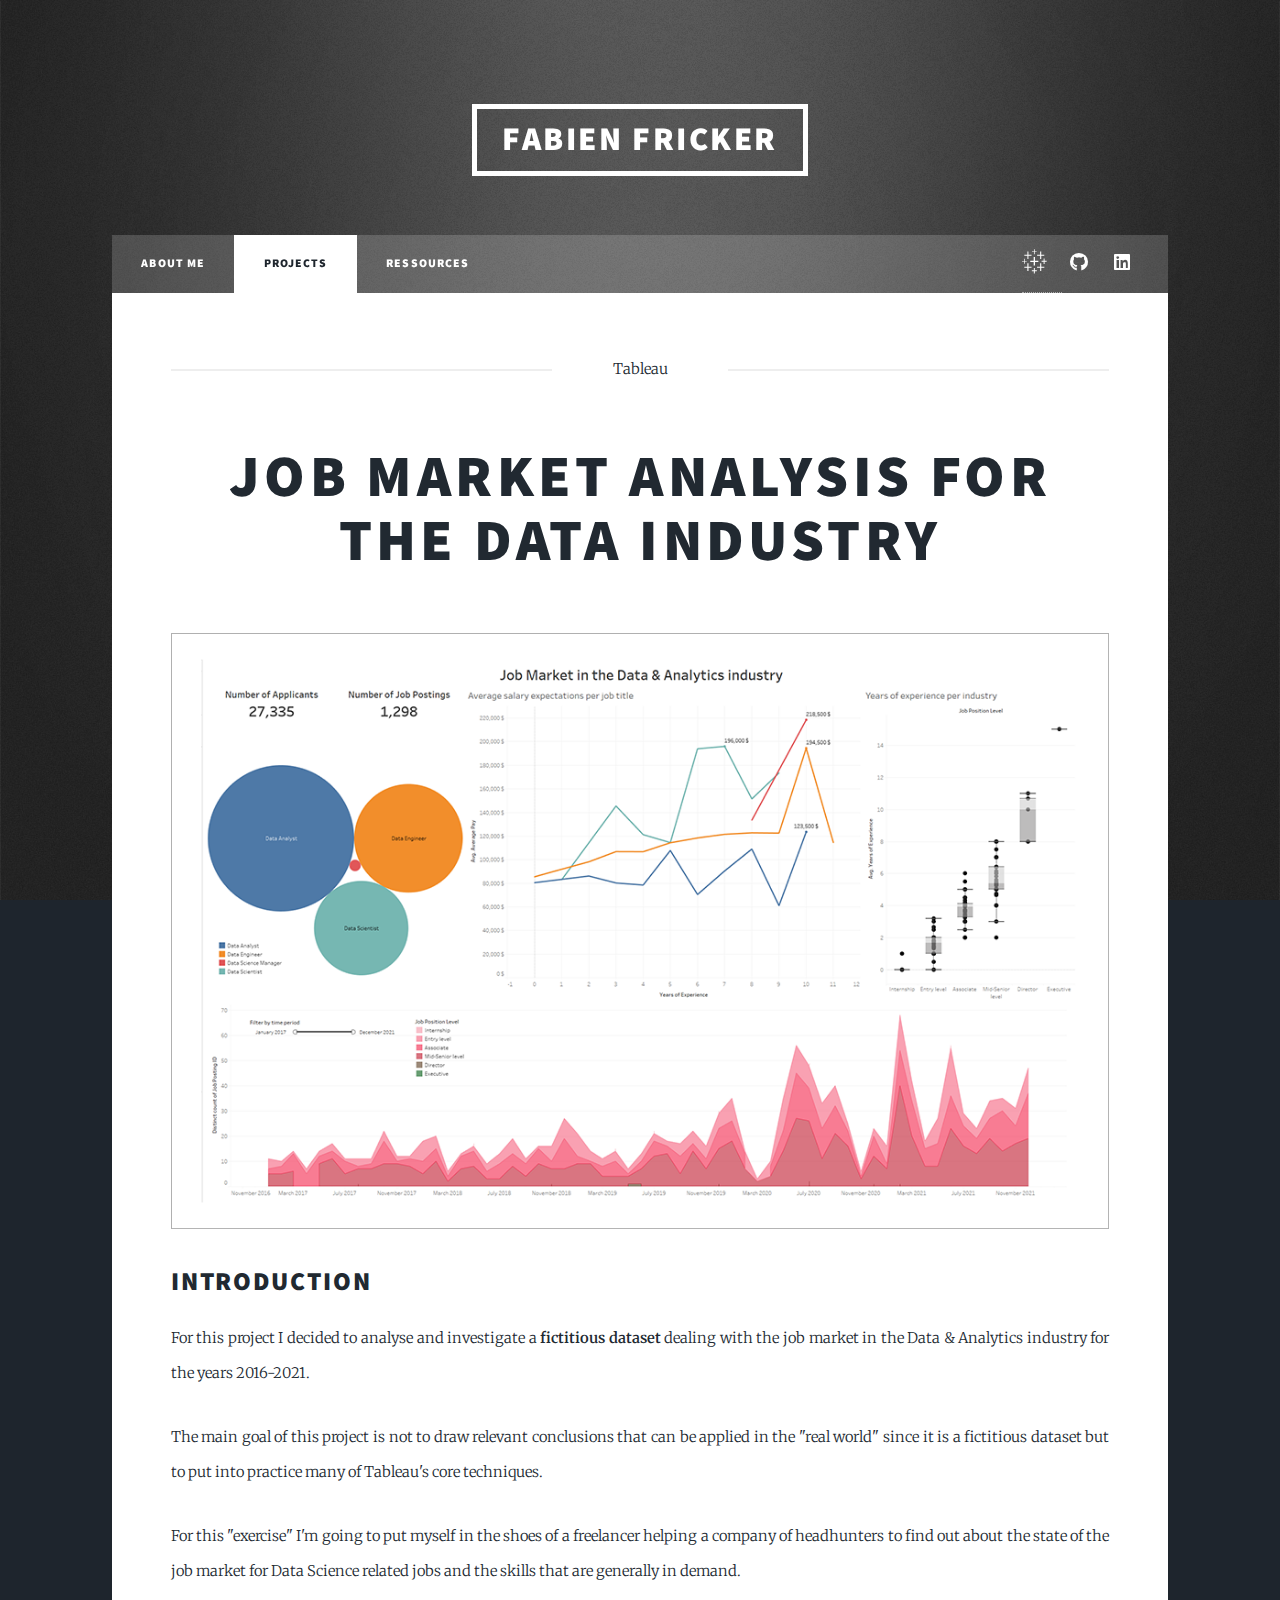
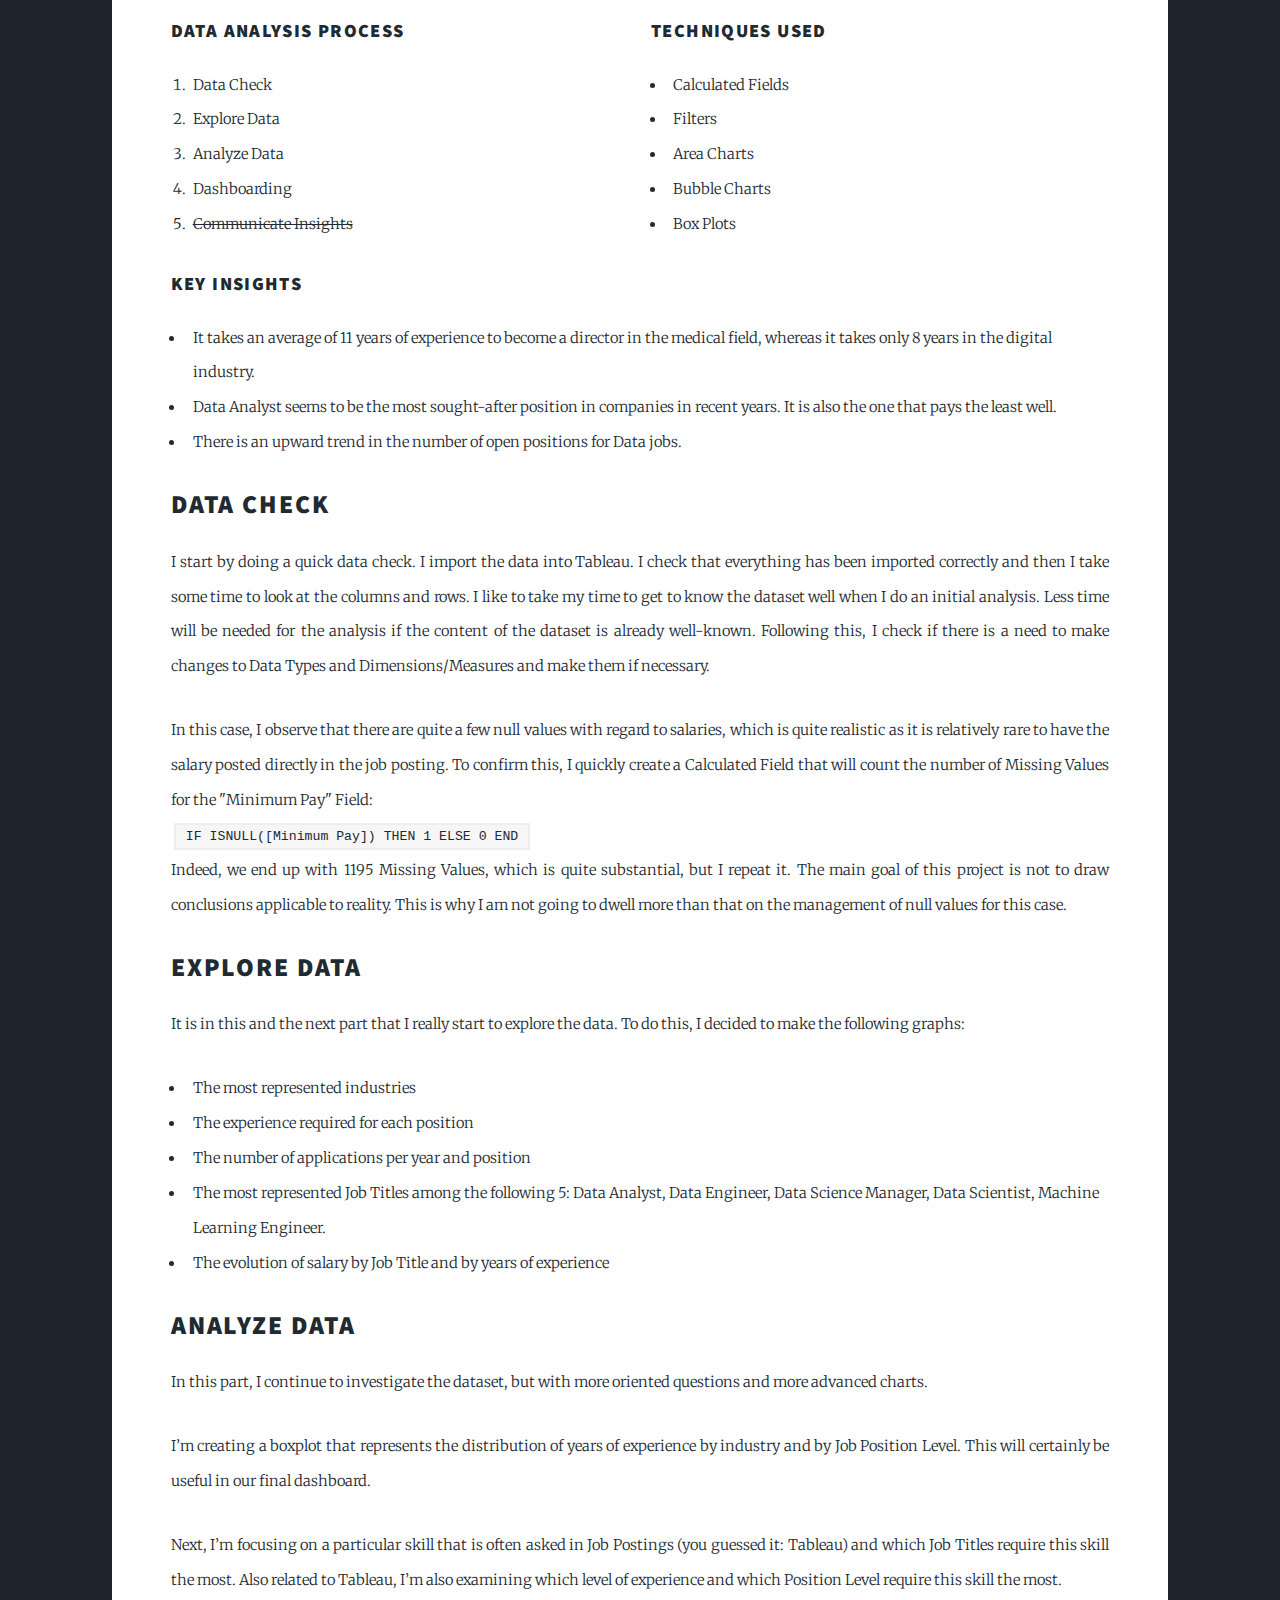
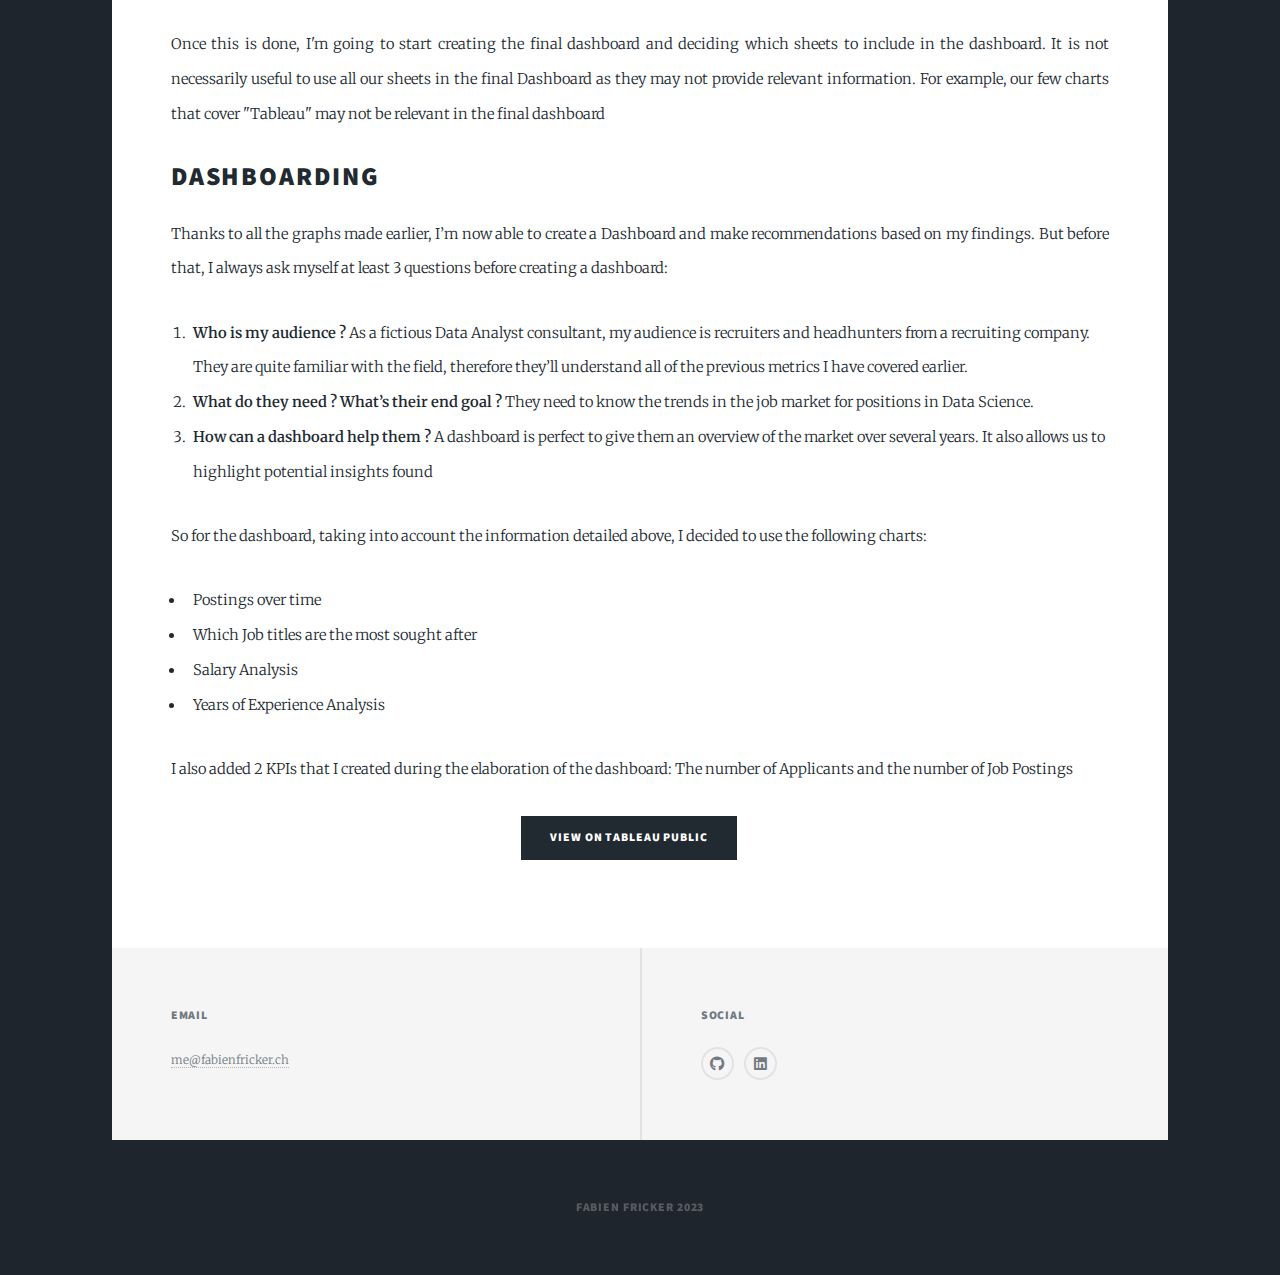
==== data_jobmarket_project.html @ 58c37f52 "Rename projectsdata_jobmarket_project.html to data_jobmarket_project.html" ====
<!DOCTYPE HTML>
<!--
	Massively by HTML5 UP
	html5up.net | @ajlkn
	Free for personal and commercial use under the CCA 3.0 license (html5up.net/license)
-->
<html>
	<head>
		<title>Project - Job Market analysis for the Data industry</title>
		<meta charset="utf-8" />
		<meta name="viewport" content="width=device-width, initial-scale=1, user-scalable=no" />
		<link rel="stylesheet" href="assets/css/main.css" />
		<noscript><link rel="stylesheet" href="assets/css/noscript.css" /></noscript>
	</head>
	<body class="is-preload">

		<!-- Wrapper -->
			<div id="wrapper">

				<!-- Header -->
					<header id="header">
						<a href="index.html" class="logo">Fabien Fricker</a>
					</header>

				<!-- Nav -->
				<nav id="nav">
					<ul class="links">
						<li><a href="index.html">About Me</a></li>
						<li class="active"><a href="projects.html">Projects</a></li>
						<li><a href="ressources.html">Ressources</a></li>
					</ul>
					<a href="https://public.tableau.com/app/profile/fabienfricker"><span class="icon-wrapper"><svg fill="#ffffff" width="33" height="33"  viewBox="0 0 25 35" preserveAspectRatio="xMidYMin slice" ><path d="M11.654.174V2.377H9.682v.58h1.972V5.16h.696V2.957h1.97v-.58h-1.97V.174h-.348zm6.03 2.262l-.002 1.623v1.623h-2.957v.927h2.957v3.188H18.725l.011-1.582.02-1.576 1.465-.02 1.46-.01v-.927H18.728V2.436h-.522zm-12.407.06V5.686H2.291v.925H5.277V9.801h.985V6.61h3.013v-.925H6.262V2.496H5.77zm6.086 5.27v3.593H8.06v1.188h3.304v3.596h1.28v-3.596H15.953v-1.188H12.643V7.766h-.637zm9.721 1.55v2.221h-2.012v.811h2.012v2.261h.887v-2.261H24v-.811h-2.029V9.317h-.422zm-19.111.131V11.621H0v.621H1.973v2.194H2.64v-2.194h2v-.62H2.609V9.446h-.318zm15.709 4.516v3.254h-3.016v.927h3.016v3.217h1.072v-3.216H21.74v-.928H18.754v-3.254h-.533zm-12.463.008v3.246H2.262v.928h2.957v3.189H6.32v-3.189h2.955v-.928H6.32V13.97h-.55zm6.316 4.578l.002 1.103v1.1H9.566v.812h1.971v2.262h.928l.012-1.119.017-1.143H14.463v-.812h-2V18.549h-.465z" /></svg></span></a>

					<ul class="icons">
						<li><a href="https://github.com/9999HP" class="icon brands fa-github"><span class="label">GitHub</span></a></li>
						<li><a href="https://www.linkedin.com/in/fabien-fricker/" class="icon brands alt fa-linkedin"><span class="label">LinkedIn</span></a></li>
					</ul>
				</nav>


				<!-- Main -->
					<div id="main">

						<!-- Post -->
							<section class="post">
								<header class="major">
									<span class="date">Tableau</span>
									<h1>Job Market analysis for the Data industry</h1>
								</header>
								<span class="image fit"><a href="images/projects/jobmarket/dashboard.png" target="_blank"><img src="images/projects/jobmarket/dashboard.png" alt="" /></a></span>

                                <h2>Introduction</h2>
								<p>For this project I decided to analyse and investigate a <strong>fictitious dataset</strong> dealing with the job market in the Data & Analytics industry for the years 2016-2021.</p>
                                <p>The main goal of this project is not to draw relevant conclusions that can be applied in the "real world" since it is a fictitious dataset but to put into practice many of Tableau's core techniques.</p>
                                <p>For this "exercise" I'm going to put myself in the shoes of a freelancer helping a company of headhunters to find out about the state of the job market for Data Science related jobs and the skills that are generally in demand.</p>
								<div class="row">
                                    <div class="col-6 col-12-small">
                                        <h3>Data Analysis Process</h3>
                                        <ol>
                                            <li>Data Check</li>
                                            <li>Explore Data</li>
                                            <li>Analyze Data</li>
                                            <li>Dashboarding</li>
                                            <li><s>Communicate Insights</s></li>
                                        </ol>
                                    </div>
                                    <div class="col-6 col-12-small">
                                        <h3>Techniques used</h3>
                                        <ul>
                                            <li>Calculated Fields</li>
                                            <li>Filters</li>
                                            <li>Area Charts</li>
                                            <li>Bubble Charts</li>
                                            <li>Box Plots</li>
                                        </ul>
                                    </div>
								<h3>Key Insights</h3>
								<div class="row">
                                    <div class="col-12-small">
                                <ul>
                                    <li>It takes an average of 11 years of experience to become a director in the medical field, whereas it takes only 8 years in the digital industry.</li>
                                    <li>Data Analyst seems to be the most sought-after position in companies in recent years. It is also the one that pays the least well.</li>
                                    <li>There is an upward trend in the number of open positions for Data jobs.</li>
								</ul>
									</div>
								</div>
								
								<h2>Data Check</h2>
								<p>I start by doing a quick data check. I import the data into Tableau. I check that everything has been imported correctly and then I take some time to look at the columns and rows. I like to take my time to get to know the dataset well when I do an initial analysis. Less time will be needed for the analysis if the content of the dataset is already well-known. Following this, I check if there is a need to make changes to Data Types and Dimensions/Measures and make them if necessary.</p>
								<p>In this case, I observe that there are quite a few null values with regard to salaries, which is quite realistic as it is relatively rare to have the salary posted directly in the job posting. To confirm this, I quickly create a Calculated Field that will count the number of Missing Values for the "Minimum Pay" Field: <br/> <code>IF ISNULL([Minimum Pay]) THEN 1 ELSE 0 END</code><br/>
								Indeed, we end up with 1195 Missing Values, which is quite substantial, but I repeat it. The main goal of this project is not to draw conclusions applicable to reality. This is why I am not going to dwell more than that on the management of null values for this case.</p>
								
								<h2>Explore Data</h2>
								<p>It is in this and the next part that I really start to explore the data. To do this, I decided to make the following graphs:</p>
								<div class="row">
                                    <div class="col-12-small">
								<ul>
									<li>The most represented industries</li>
									<li>The experience required for each position</li>
									<li>The number of applications per year and position</li>
									<li>The most represented Job Titles among the following 5: Data Analyst, Data Engineer, Data Science Manager, Data Scientist, Machine Learning Engineer.</li>
									<li>The evolution of salary by Job Title and by years of experience</li>
								</ul>
									</div>
								</div>

								<h2>Analyze Data</h2>
								<p>In this part, I continue to investigate the dataset, but with more oriented questions and more advanced charts.</p>
								<p>I’m creating a boxplot that represents the distribution of years of experience by industry and by Job Position Level. This will certainly be useful in our final dashboard.</p>
								<p>Next, I’m focusing on a particular skill that is often asked in Job Postings (you guessed it: Tableau) and which Job Titles require this skill the most. Also related to Tableau, I’m also examining which level of experience and which Position Level require this skill the most.</p>
								<p>Once this is done, I'm going to start creating the final dashboard and deciding which sheets to include in the dashboard. It is not necessarily useful to use all our sheets in the final Dashboard as they may not provide relevant information. For example, our few charts that cover "Tableau" may not be relevant in the final dashboard</p>
								
								<h2>Dashboarding</h2>
								<p>Thanks to all the graphs made earlier, I’m now able to create a Dashboard and make recommendations based on my findings. But before that, I always ask myself at least 3 questions before creating a dashboard:</p>
								<div class="row">
                                    <div class="col-12-small">
								<ol>
									<li><b>Who is my audience ?</b> As a fictious Data Analyst consultant, my audience is recruiters and headhunters from a recruiting company. They are quite familiar with the field, therefore they’ll understand all of the previous metrics I have covered earlier.</li>
									<li><b>What do they need ? What’s their end goal ?</b> They need to know the trends in the job market for positions in Data Science. </li>
									<li><b>How can a dashboard help them ?</b> A dashboard is perfect to give them an overview of the market over several years. It also allows us to highlight potential insights found</li>
								</ol>
									</div>
								</div>
								<p>So for the dashboard, taking into account the information detailed above, I decided to use the following charts:</p>
								<div class="row">
                                    <div class="col-12-small">
								<ul>
									<li>Postings over time</li>
									<li>Which Job titles are the most sought after</li>
									<li>Salary Analysis</li>
									<li>Years of Experience Analysis</li>
								</ul>
									</div>
								</div>
								<p>I also added 2 KPIs that I created during the elaboration of the dashboard: The number of Applicants and the number of Job Postings </p>

								<ul class="actions special">
									<li><a href="https://public.tableau.com/app/profile/fabienfricker/viz/JobMarketAnalysisfortheDataIndustry/JobAnalytics" class="button primary">View on Tableau Public</a></li>
								</ul>
								
							</section>

					</div>

				<!-- Footer -->
				<footer id="footer">
					<section>
						<h3>Email</h3>
						<p><a href="me@fabienfricker.ch">me@fabienfricker.ch</a></p>
					</section>
					<section>
						<h3>Social</h3>
						<ul class="icons alt">
							<li><a href="https://github.com/9999HP" class="icon brands alt fa-github"><span class="label">GitHub</span></a></li>
							<li><a href="https://www.linkedin.com/in/fabien-fricker/" class="icon brands alt fa-linkedin"><span class="label">LinkedIn</span></a></li>
						</ul>
					</section>
				</section>
			</footer>

		<!-- Copyright -->
			<div id="copyright">
				<ul><li>Fabien Fricker 2023</li></ul>
			</div>

	</div>

			</div>

		<!-- Scripts -->
			<script src="assets/js/jquery.min.js"></script>
			<script src="assets/js/jquery.scrollex.min.js"></script>
			<script src="assets/js/jquery.scrolly.min.js"></script>
			<script src="assets/js/browser.min.js"></script>
			<script src="assets/js/breakpoints.min.js"></script>
			<script src="assets/js/util.js"></script>
			<script src="assets/js/main.js"></script>

	</body>
</html>
---- assets/css/main.css ----
@import url(fontawesome-all.min.css);
@import url("https://fonts.googleapis.com/css?family=Merriweather:300,700,300italic,700italic|Source+Sans+Pro:900");

/*
	Massively by HTML5 UP
	html5up.net | @ajlkn
	Free for personal and commercial use under the CCA 3.0 license (html5up.net/license)
*/

html, body, div, span, applet, object,
iframe, h1, h2, h3, h4, h5, h6, p, blockquote,
pre, a, abbr, acronym, address, big, cite,
code, del, dfn, em, img, ins, kbd, q, s, samp,
small, strike, strong, sub, sup, tt, var, b,
u, i, center, dl, dt, dd, ol, ul, li, fieldset,
form, label, legend, table, caption, tbody,
tfoot, thead, tr, th, td, article, aside,
canvas, details, embed, figure, figcaption,
footer, header, hgroup, menu, nav, output, ruby,
section, summary, time, mark, audio, video {
	margin: 0;
	padding: 0;
	border: 0;
	font-size: 100%;
	font: inherit;
	vertical-align: baseline;}

article, aside, details, figcaption, figure,
footer, header, hgroup, menu, nav, section {
	display: block;}

body {
	line-height: 1;
}

ol, ul {
	list-style: none;
}

blockquote, q {
	quotes: none;
}

	blockquote:before, blockquote:after, q:before, q:after {
		content: '';
		content: none;
	}

table {
	border-collapse: collapse;
	border-spacing: 0;
}

body {
	-webkit-text-size-adjust: none;
}

mark {
	background-color: transparent;
	color: inherit;
}

input::-moz-focus-inner {
	border: 0;
	padding: 0;
}

input, select, textarea {
	-moz-appearance: none;
	-webkit-appearance: none;
	-ms-appearance: none;
	appearance: none;
}

/* Basic */

	@-ms-viewport {
		width: device-width;
	}

	body {
		-ms-overflow-style: scrollbar;
	}

	@media screen and (max-width: 480px) {

		html, body {
			min-width: 320px;
		}

	}

	html {
		box-sizing: border-box;
	}

	*, *:before, *:after {
		box-sizing: inherit;
	}

	body {
		background-color: #1e252d;
	}

		body.is-preload *, body.is-preload *:before, body.is-preload *:after {
			-moz-animation: none !important;
			-webkit-animation: none !important;
			-ms-animation: none !important;
			animation: none !important;
			-moz-transition: none !important;
			-webkit-transition: none !important;
			-ms-transition: none !important;
			transition: none !important;
		}

/* Type */

	html {
		font-size: 16pt;
	}

		@media screen and (max-width: 1680px) {

			html {
				font-size: 12pt;
			}

		}

		@media screen and (max-width: 1280px) {

			html {
				font-size: 11pt;
			}

		}

		@media screen and (max-width: 360px) {

			html {
				font-size: 10pt;
			}

		}

	body {
		color: #212931;
	}

	body, input, select, textarea {
		font-family: "Merriweather", Georgia, serif;
		font-weight: 300;
		font-size: 1rem;
		line-height: 2.375;
	}

	a {
		-moz-transition: color 0.2s ease-in-out, background-color 0.2s ease-in-out, border-color 0.2s ease-in-out, box-shadow 0.2s ease-in-out;
		-webkit-transition: color 0.2s ease-in-out, background-color 0.2s ease-in-out, border-color 0.2s ease-in-out, box-shadow 0.2s ease-in-out;
		-ms-transition: color 0.2s ease-in-out, background-color 0.2s ease-in-out, border-color 0.2s ease-in-out, box-shadow 0.2s ease-in-out;
		transition: color 0.2s ease-in-out, background-color 0.2s ease-in-out, border-color 0.2s ease-in-out, box-shadow 0.2s ease-in-out;
		border-bottom: dotted 1px;
		text-decoration: none;
	}

		a:hover {
			border-bottom-color: transparent;
		}

	strong, b {
		font-weight: 600;
	}

	em, i {
		font-style: italic;
	}

	p {
		text-align: justify;
		margin: 0 0 2rem 0;
	}

	h1, h2, h3, h4, h5, h6 {
		font-family: "Source Sans Pro", Helvetica, sans-serif;
		font-weight: 900;
		line-height: 1.5;
		letter-spacing: 0.075em;
		text-transform: uppercase;
		margin: 0 0 1rem 0;
	}

		h1 a, h2 a, h3 a, h4 a, h5 a, h6 a {
			border-bottom: 0;
			color: inherit;
			text-decoration: none;
		}

	h1 {
		font-size: 4rem;
		line-height: 1.1;
		margin: 0 0 2rem 0;
	}

	h2 {
		font-size: 1.75rem;
		line-height: 1.3;
		margin: 0 0 1.5rem 0;
	}

	h3 {
		font-size: 1.25rem;
		margin: 0 0 1.5rem 0;
	}

	h4 {
		font-size: 1rem;
	}

	h5 {
		font-size: 0.9rem;
	}

	h6 {
		font-size: 0.8rem;
	}

	sub {
		font-size: 0.8rem;
		position: relative;
		top: 0.5rem;
	}

	sup {
		font-size: 0.8rem;
		position: relative;
		top: -0.5rem;
	}

	blockquote {
		border-left: solid 4px;
		font-style: italic;
		margin: 0 0 2rem 0;
		padding: 0.5rem 0 0.5rem 2rem;
	}

	code {
		border: solid 2px;
		font-family: "Courier New", monospace;
		font-size: 0.9rem;
		margin: 0 0.25rem;
		padding: 0.25rem 0.65rem;
	}

	pre {
		-webkit-overflow-scrolling: touch;
		font-family: "Courier New", monospace;
		font-size: 0.9rem;
		margin: 0 0 2rem 0;
	}

		pre code {
			display: block;
			line-height: 1.75;
			padding: 1rem 1.5rem;
			overflow-x: auto;
		}

	hr {
		border: 0;
		border-bottom: solid 2px;
		margin: 3rem 0;
	}

		hr.major {
			margin: 5rem 0;
		}

	.align-left {
		text-align: left;
	}

	.align-center {
		text-align: center;
	}

	.align-right {
		text-align: right;
	}

	input, select, textarea {
		color: #212931;
	}

	a {
		color: #212931;
		border-bottom-color: rgba(33, 41, 49, 0.5);
	}

		a:hover {
			border-bottom-color: transparent;
			color: #18bfef !important;
		}

	strong, b {
		color: #212931;
	}

	h1, h2, h3, h4, h5, h6 {
		color: #212931;
	}

	blockquote {
		border-left-color: #eeeeee;
	}

	code {
		background: rgba(220, 220, 220, 0.25);
		border-color: #eeeeee;
	}

	hr {
		border-bottom-color: #eeeeee;
	}

/* Row */

	.row {
		display: flex;
		flex-wrap: wrap;
		box-sizing: border-box;
		align-items: stretch;
	}

		.row > * {
			box-sizing: border-box;
		}

		.row.gtr-uniform > * > :last-child {
			margin-bottom: 0;
		}

		.row.aln-left {
			justify-content: flex-start;
		}

		.row.aln-center {
			justify-content: center;
		}

		.row.aln-right {
			justify-content: flex-end;
		}

		.row.aln-top {
			align-items: flex-start;
		}

		.row.aln-middle {
			align-items: center;
		}

		.row.aln-bottom {
			align-items: flex-end;
		}

		.row > .imp {
			order: -1;
		}

		.row > .col-1 {
			width: 8.33333%;
		}

		.row > .off-1 {
			margin-left: 8.33333%;
		}

		.row > .col-2 {
			width: 16.66667%;
		}

		.row > .off-2 {
			margin-left: 16.66667%;
		}

		.row > .col-3 {
			width: 25%;
		}

		.row > .off-3 {
			margin-left: 25%;
		}

		.row > .col-4 {
			width: 33.33333%;
		}

		.row > .off-4 {
			margin-left: 33.33333%;
		}

		.row > .col-5 {
			width: 41.66667%;
		}

		.row > .off-5 {
			margin-left: 41.66667%;
		}

		.row > .col-6 {
			width: 50%;
		}

		.row > .off-6 {
			margin-left: 50%;
		}

		.row > .col-7 {
			width: 58.33333%;
		}

		.row > .off-7 {
			margin-left: 58.33333%;
		}

		.row > .col-8 {
			width: 66.66667%;
		}

		.row > .off-8 {
			margin-left: 66.66667%;
		}

		.row > .col-9 {
			width: 75%;
		}

		.row > .off-9 {
			margin-left: 75%;
		}

		.row > .col-10 {
			width: 83.33333%;
		}

		.row > .off-10 {
			margin-left: 83.33333%;
		}

		.row > .col-11 {
			width: 91.66667%;
		}

		.row > .off-11 {
			margin-left: 91.66667%;
		}

		.row > .col-12 {
			width: 100%;
		}

		.row > .off-12 {
			margin-left: 100%;
		}

		.row.gtr-0 {
			margin-top: 0;
			margin-left: 0rem;
		}

			.row.gtr-0 > * {
				padding: 0 0 0 0rem;
			}

			.row.gtr-0.gtr-uniform {
				margin-top: 0rem;
			}

				.row.gtr-0.gtr-uniform > * {
					padding-top: 0rem;
				}

		.row.gtr-25 {
			margin-top: 0;
			margin-left: -0.375rem;
		}

			.row.gtr-25 > * {
				padding: 0 0 0 0.375rem;
			}

			.row.gtr-25.gtr-uniform {
				margin-top: -0.375rem;
			}

				.row.gtr-25.gtr-uniform > * {
					padding-top: 0.375rem;
				}

		.row.gtr-50 {
			margin-top: 0;
			margin-left: -0.75rem;
		}

			.row.gtr-50 > * {
				padding: 0 0 0 0.75rem;
			}

			.row.gtr-50.gtr-uniform {
				margin-top: -0.75rem;
			}

				.row.gtr-50.gtr-uniform > * {
					padding-top: 0.75rem;
				}

		.row {
			margin-top: 0;
			margin-left: -1.5rem;
		}

			.row > * {
				padding: 0 0 0 1.5rem;
			}

			.row.gtr-uniform {
				margin-top: -1.5rem;
			}

				.row.gtr-uniform > * {
					padding-top: 1.5rem;
				}

		.row.gtr-150 {
			margin-top: 0;
			margin-left: -2.25rem;
		}

			.row.gtr-150 > * {
				padding: 0 0 0 2.25rem;
			}

			.row.gtr-150.gtr-uniform {
				margin-top: -2.25rem;
			}

				.row.gtr-150.gtr-uniform > * {
					padding-top: 2.25rem;
				}

		.row.gtr-200 {
			margin-top: 0;
			margin-left: -3rem;
		}

			.row.gtr-200 > * {
				padding: 0 0 0 3rem;
			}

			.row.gtr-200.gtr-uniform {
				margin-top: -3rem;
			}

				.row.gtr-200.gtr-uniform > * {
					padding-top: 3rem;
				}

		@media screen and (max-width: 1680px) {

			.row {
				display: flex;
				flex-wrap: wrap;
				box-sizing: border-box;
				align-items: stretch;
			}

				.row > * {
					box-sizing: border-box;
				}

				.row.gtr-uniform > * > :last-child {
					margin-bottom: 0;
				}

				.row.aln-left {
					justify-content: flex-start;
				}

				.row.aln-center {
					justify-content: center;
				}

				.row.aln-right {
					justify-content: flex-end;
				}

				.row.aln-top {
					align-items: flex-start;
				}

				.row.aln-middle {
					align-items: center;
				}

				.row.aln-bottom {
					align-items: flex-end;
				}

				.row > .imp-xlarge {
					order: -1;
				}

				.row > .col-1-xlarge {
					width: 8.33333%;
				}

				.row > .off-1-xlarge {
					margin-left: 8.33333%;
				}

				.row > .col-2-xlarge {
					width: 16.66667%;
				}

				.row > .off-2-xlarge {
					margin-left: 16.66667%;
				}

				.row > .col-3-xlarge {
					width: 25%;
				}

				.row > .off-3-xlarge {
					margin-left: 25%;
				}

				.row > .col-4-xlarge {
					width: 33.33333%;
				}

				.row > .off-4-xlarge {
					margin-left: 33.33333%;
				}

				.row > .col-5-xlarge {
					width: 41.66667%;
				}

				.row > .off-5-xlarge {
					margin-left: 41.66667%;
				}

				.row > .col-6-xlarge {
					width: 50%;
				}

				.row > .off-6-xlarge {
					margin-left: 50%;
				}

				.row > .col-7-xlarge {
					width: 58.33333%;
				}

				.row > .off-7-xlarge {
					margin-left: 58.33333%;
				}

				.row > .col-8-xlarge {
					width: 66.66667%;
				}

				.row > .off-8-xlarge {
					margin-left: 66.66667%;
				}

				.row > .col-9-xlarge {
					width: 75%;
				}

				.row > .off-9-xlarge {
					margin-left: 75%;
				}

				.row > .col-10-xlarge {
					width: 83.33333%;
				}

				.row > .off-10-xlarge {
					margin-left: 83.33333%;
				}

				.row > .col-11-xlarge {
					width: 91.66667%;
				}

				.row > .off-11-xlarge {
					margin-left: 91.66667%;
				}

				.row > .col-12-xlarge {
					width: 100%;
				}

				.row > .off-12-xlarge {
					margin-left: 100%;
				}

				.row.gtr-0 {
					margin-top: 0;
					margin-left: 0rem;
				}

					.row.gtr-0 > * {
						padding: 0 0 0 0rem;
					}

					.row.gtr-0.gtr-uniform {
						margin-top: 0rem;
					}

						.row.gtr-0.gtr-uniform > * {
							padding-top: 0rem;
						}

				.row.gtr-25 {
					margin-top: 0;
					margin-left: -0.375rem;
				}

					.row.gtr-25 > * {
						padding: 0 0 0 0.375rem;
					}

					.row.gtr-25.gtr-uniform {
						margin-top: -0.375rem;
					}

						.row.gtr-25.gtr-uniform > * {
							padding-top: 0.375rem;
						}

				.row.gtr-50 {
					margin-top: 0;
					margin-left: -0.75rem;
				}

					.row.gtr-50 > * {
						padding: 0 0 0 0.75rem;
					}

					.row.gtr-50.gtr-uniform {
						margin-top: -0.75rem;
					}

						.row.gtr-50.gtr-uniform > * {
							padding-top: 0.75rem;
						}

				.row {
					margin-top: 0;
					margin-left: -1.5rem;
				}

					.row > * {
						padding: 0 0 0 1.5rem;
					}

					.row.gtr-uniform {
						margin-top: -1.5rem;
					}

						.row.gtr-uniform > * {
							padding-top: 1.5rem;
						}

				.row.gtr-150 {
					margin-top: 0;
					margin-left: -2.25rem;
				}

					.row.gtr-150 > * {
						padding: 0 0 0 2.25rem;
					}

					.row.gtr-150.gtr-uniform {
						margin-top: -2.25rem;
					}

						.row.gtr-150.gtr-uniform > * {
							padding-top: 2.25rem;
						}

				.row.gtr-200 {
					margin-top: 0;
					margin-left: -3rem;
				}

					.row.gtr-200 > * {
						padding: 0 0 0 3rem;
					}

					.row.gtr-200.gtr-uniform {
						margin-top: -3rem;
					}

						.row.gtr-200.gtr-uniform > * {
							padding-top: 3rem;
						}

		}

		@media screen and (max-width: 1280px) {

			.row {
				display: flex;
				flex-wrap: wrap;
				box-sizing: border-box;
				align-items: stretch;
			}

				.row > * {
					box-sizing: border-box;
				}

				.row.gtr-uniform > * > :last-child {
					margin-bottom: 0;
				}

				.row.aln-left {
					justify-content: flex-start;
				}

				.row.aln-center {
					justify-content: center;
				}

				.row.aln-right {
					justify-content: flex-end;
				}

				.row.aln-top {
					align-items: flex-start;
				}

				.row.aln-middle {
					align-items: center;
				}

				.row.aln-bottom {
					align-items: flex-end;
				}

				.row > .imp-large {
					order: -1;
				}

				.row > .col-1-large {
					width: 8.33333%;
				}

				.row > .off-1-large {
					margin-left: 8.33333%;
				}

				.row > .col-2-large {
					width: 16.66667%;
				}

				.row > .off-2-large {
					margin-left: 16.66667%;
				}

				.row > .col-3-large {
					width: 25%;
				}

				.row > .off-3-large {
					margin-left: 25%;
				}

				.row > .col-4-large {
					width: 33.33333%;
				}

				.row > .off-4-large {
					margin-left: 33.33333%;
				}

				.row > .col-5-large {
					width: 41.66667%;
				}

				.row > .off-5-large {
					margin-left: 41.66667%;
				}

				.row > .col-6-large {
					width: 50%;
				}

				.row > .off-6-large {
					margin-left: 50%;
				}

				.row > .col-7-large {
					width: 58.33333%;
				}

				.row > .off-7-large {
					margin-left: 58.33333%;
				}

				.row > .col-8-large {
					width: 66.66667%;
				}

				.row > .off-8-large {
					margin-left: 66.66667%;
				}

				.row > .col-9-large {
					width: 75%;
				}

				.row > .off-9-large {
					margin-left: 75%;
				}

				.row > .col-10-large {
					width: 83.33333%;
				}

				.row > .off-10-large {
					margin-left: 83.33333%;
				}

				.row > .col-11-large {
					width: 91.66667%;
				}

				.row > .off-11-large {
					margin-left: 91.66667%;
				}

				.row > .col-12-large {
					width: 100%;
				}

				.row > .off-12-large {
					margin-left: 100%;
				}

				.row.gtr-0 {
					margin-top: 0;
					margin-left: 0rem;
				}

					.row.gtr-0 > * {
						padding: 0 0 0 0rem;
					}

					.row.gtr-0.gtr-uniform {
						margin-top: 0rem;
					}

						.row.gtr-0.gtr-uniform > * {
							padding-top: 0rem;
						}

				.row.gtr-25 {
					margin-top: 0;
					margin-left: -0.375rem;
				}

					.row.gtr-25 > * {
						padding: 0 0 0 0.375rem;
					}

					.row.gtr-25.gtr-uniform {
						margin-top: -0.375rem;
					}

						.row.gtr-25.gtr-uniform > * {
							padding-top: 0.375rem;
						}

				.row.gtr-50 {
					margin-top: 0;
					margin-left: -0.75rem;
				}

					.row.gtr-50 > * {
						padding: 0 0 0 0.75rem;
					}

					.row.gtr-50.gtr-uniform {
						margin-top: -0.75rem;
					}

						.row.gtr-50.gtr-uniform > * {
							padding-top: 0.75rem;
						}

				.row {
					margin-top: 0;
					margin-left: -1.5rem;
				}

					.row > * {
						padding: 0 0 0 1.5rem;
					}

					.row.gtr-uniform {
						margin-top: -1.5rem;
					}

						.row.gtr-uniform > * {
							padding-top: 1.5rem;
						}

				.row.gtr-150 {
					margin-top: 0;
					margin-left: -2.25rem;
				}

					.row.gtr-150 > * {
						padding: 0 0 0 2.25rem;
					}

					.row.gtr-150.gtr-uniform {
						margin-top: -2.25rem;
					}

						.row.gtr-150.gtr-uniform > * {
							padding-top: 2.25rem;
						}

				.row.gtr-200 {
					margin-top: 0;
					margin-left: -3rem;
				}

					.row.gtr-200 > * {
						padding: 0 0 0 3rem;
					}

					.row.gtr-200.gtr-uniform {
						margin-top: -3rem;
					}

						.row.gtr-200.gtr-uniform > * {
							padding-top: 3rem;
						}

		}

		@media screen and (max-width: 980px) {

			.row {
				display: flex;
				flex-wrap: wrap;
				box-sizing: border-box;
				align-items: stretch;
			}

				.row > * {
					box-sizing: border-box;
				}

				.row.gtr-uniform > * > :last-child {
					margin-bottom: 0;
				}

				.row.aln-left {
					justify-content: flex-start;
				}

				.row.aln-center {
					justify-content: center;
				}

				.row.aln-right {
					justify-content: flex-end;
				}

				.row.aln-top {
					align-items: flex-start;
				}

				.row.aln-middle {
					align-items: center;
				}

				.row.aln-bottom {
					align-items: flex-end;
				}

				.row > .imp-medium {
					order: -1;
				}

				.row > .col-1-medium {
					width: 8.33333%;
				}

				.row > .off-1-medium {
					margin-left: 8.33333%;
				}

				.row > .col-2-medium {
					width: 16.66667%;
				}

				.row > .off-2-medium {
					margin-left: 16.66667%;
				}

				.row > .col-3-medium {
					width: 25%;
				}

				.row > .off-3-medium {
					margin-left: 25%;
				}

				.row > .col-4-medium {
					width: 33.33333%;
				}

				.row > .off-4-medium {
					margin-left: 33.33333%;
				}

				.row > .col-5-medium {
					width: 41.66667%;
				}

				.row > .off-5-medium {
					margin-left: 41.66667%;
				}

				.row > .col-6-medium {
					width: 50%;
				}

				.row > .off-6-medium {
					margin-left: 50%;
				}

				.row > .col-7-medium {
					width: 58.33333%;
				}

				.row > .off-7-medium {
					margin-left: 58.33333%;
				}

				.row > .col-8-medium {
					width: 66.66667%;
				}

				.row > .off-8-medium {
					margin-left: 66.66667%;
				}

				.row > .col-9-medium {
					width: 75%;
				}

				.row > .off-9-medium {
					margin-left: 75%;
				}

				.row > .col-10-medium {
					width: 83.33333%;
				}

				.row > .off-10-medium {
					margin-left: 83.33333%;
				}

				.row > .col-11-medium {
					width: 91.66667%;
				}

				.row > .off-11-medium {
					margin-left: 91.66667%;
				}

				.row > .col-12-medium {
					width: 100%;
				}

				.row > .off-12-medium {
					margin-left: 100%;
				}

				.row.gtr-0 {
					margin-top: 0;
					margin-left: 0rem;
				}

					.row.gtr-0 > * {
						padding: 0 0 0 0rem;
					}

					.row.gtr-0.gtr-uniform {
						margin-top: 0rem;
					}

						.row.gtr-0.gtr-uniform > * {
							padding-top: 0rem;
						}

				.row.gtr-25 {
					margin-top: 0;
					margin-left: -0.375rem;
				}

					.row.gtr-25 > * {
						padding: 0 0 0 0.375rem;
					}

					.row.gtr-25.gtr-uniform {
						margin-top: -0.375rem;
					}

						.row.gtr-25.gtr-uniform > * {
							padding-top: 0.375rem;
						}

				.row.gtr-50 {
					margin-top: 0;
					margin-left: -0.75rem;
				}

					.row.gtr-50 > * {
						padding: 0 0 0 0.75rem;
					}

					.row.gtr-50.gtr-uniform {
						margin-top: -0.75rem;
					}

						.row.gtr-50.gtr-uniform > * {
							padding-top: 0.75rem;
						}

				.row {
					margin-top: 0;
					margin-left: -1.5rem;
				}

					.row > * {
						padding: 0 0 0 1.5rem;
					}

					.row.gtr-uniform {
						margin-top: -1.5rem;
					}

						.row.gtr-uniform > * {
							padding-top: 1.5rem;
						}

				.row.gtr-150 {
					margin-top: 0;
					margin-left: -2.25rem;
				}

					.row.gtr-150 > * {
						padding: 0 0 0 2.25rem;
					}

					.row.gtr-150.gtr-uniform {
						margin-top: -2.25rem;
					}

						.row.gtr-150.gtr-uniform > * {
							padding-top: 2.25rem;
						}

				.row.gtr-200 {
					margin-top: 0;
					margin-left: -3rem;
				}

					.row.gtr-200 > * {
						padding: 0 0 0 3rem;
					}

					.row.gtr-200.gtr-uniform {
						margin-top: -3rem;
					}

						.row.gtr-200.gtr-uniform > * {
							padding-top: 3rem;
						}

		}

		@media screen and (max-width: 736px) {

			.row {
				display: flex;
				flex-wrap: wrap;
				box-sizing: border-box;
				align-items: stretch;
			}

				.row > * {
					box-sizing: border-box;
				}

				.row.gtr-uniform > * > :last-child {
					margin-bottom: 0;
				}

				.row.aln-left {
					justify-content: flex-start;
				}

				.row.aln-center {
					justify-content: center;
				}

				.row.aln-right {
					justify-content: flex-end;
				}

				.row.aln-top {
					align-items: flex-start;
				}

				.row.aln-middle {
					align-items: center;
				}

				.row.aln-bottom {
					align-items: flex-end;
				}

				.row > .imp-small {
					order: -1;
				}

				.row > .col-1-small {
					width: 8.33333%;
				}

				.row > .off-1-small {
					margin-left: 8.33333%;
				}

				.row > .col-2-small {
					width: 16.66667%;
				}

				.row > .off-2-small {
					margin-left: 16.66667%;
				}

				.row > .col-3-small {
					width: 25%;
				}

				.row > .off-3-small {
					margin-left: 25%;
				}

				.row > .col-4-small {
					width: 33.33333%;
				}

				.row > .off-4-small {
					margin-left: 33.33333%;
				}

				.row > .col-5-small {
					width: 41.66667%;
				}

				.row > .off-5-small {
					margin-left: 41.66667%;
				}

				.row > .col-6-small {
					width: 50%;
				}

				.row > .off-6-small {
					margin-left: 50%;
				}

				.row > .col-7-small {
					width: 58.33333%;
				}

				.row > .off-7-small {
					margin-left: 58.33333%;
				}

				.row > .col-8-small {
					width: 66.66667%;
				}

				.row > .off-8-small {
					margin-left: 66.66667%;
				}

				.row > .col-9-small {
					width: 75%;
				}

				.row > .off-9-small {
					margin-left: 75%;
				}

				.row > .col-10-small {
					width: 83.33333%;
				}

				.row > .off-10-small {
					margin-left: 83.33333%;
				}

				.row > .col-11-small {
					width: 91.66667%;
				}

				.row > .off-11-small {
					margin-left: 91.66667%;
				}

				.row > .col-12-small {
					width: 100%;
				}

				.row > .off-12-small {
					margin-left: 100%;
				}

				.row.gtr-0 {
					margin-top: 0;
					margin-left: 0rem;
				}

					.row.gtr-0 > * {
						padding: 0 0 0 0rem;
					}

					.row.gtr-0.gtr-uniform {
						margin-top: 0rem;
					}

						.row.gtr-0.gtr-uniform > * {
							padding-top: 0rem;
						}

				.row.gtr-25 {
					margin-top: 0;
					margin-left: -0.375rem;
				}

					.row.gtr-25 > * {
						padding: 0 0 0 0.375rem;
					}

					.row.gtr-25.gtr-uniform {
						margin-top: -0.375rem;
					}

						.row.gtr-25.gtr-uniform > * {
							padding-top: 0.375rem;
						}

				.row.gtr-50 {
					margin-top: 0;
					margin-left: -0.75rem;
				}

					.row.gtr-50 > * {
						padding: 0 0 0 0.75rem;
					}

					.row.gtr-50.gtr-uniform {
						margin-top: -0.75rem;
					}

						.row.gtr-50.gtr-uniform > * {
							padding-top: 0.75rem;
						}

				.row {
					margin-top: 0;
					margin-left: -1.5rem;
				}

					.row > * {
						padding: 0 0 0 1.5rem;
					}

					.row.gtr-uniform {
						margin-top: -1.5rem;
					}

						.row.gtr-uniform > * {
							padding-top: 1.5rem;
						}

				.row.gtr-150 {
					margin-top: 0;
					margin-left: -2.25rem;
				}

					.row.gtr-150 > * {
						padding: 0 0 0 2.25rem;
					}

					.row.gtr-150.gtr-uniform {
						margin-top: -2.25rem;
					}

						.row.gtr-150.gtr-uniform > * {
							padding-top: 2.25rem;
						}

				.row.gtr-200 {
					margin-top: 0;
					margin-left: -3rem;
				}

					.row.gtr-200 > * {
						padding: 0 0 0 3rem;
					}

					.row.gtr-200.gtr-uniform {
						margin-top: -3rem;
					}

						.row.gtr-200.gtr-uniform > * {
							padding-top: 3rem;
						}

		}

		@media screen and (max-width: 480px) {

			.row {
				display: flex;
				flex-wrap: wrap;
				box-sizing: border-box;
				align-items: stretch;
			}

				.row > * {
					box-sizing: border-box;
				}

				.row.gtr-uniform > * > :last-child {
					margin-bottom: 0;
				}

				.row.aln-left {
					justify-content: flex-start;
				}

				.row.aln-center {
					justify-content: center;
				}

				.row.aln-right {
					justify-content: flex-end;
				}

				.row.aln-top {
					align-items: flex-start;
				}

				.row.aln-middle {
					align-items: center;
				}

				.row.aln-bottom {
					align-items: flex-end;
				}

				.row > .imp-xsmall {
					order: -1;
				}

				.row > .col-1-xsmall {
					width: 8.33333%;
				}

				.row > .off-1-xsmall {
					margin-left: 8.33333%;
				}

				.row > .col-2-xsmall {
					width: 16.66667%;
				}

				.row > .off-2-xsmall {
					margin-left: 16.66667%;
				}

				.row > .col-3-xsmall {
					width: 25%;
				}

				.row > .off-3-xsmall {
					margin-left: 25%;
				}

				.row > .col-4-xsmall {
					width: 33.33333%;
				}

				.row > .off-4-xsmall {
					margin-left: 33.33333%;
				}

				.row > .col-5-xsmall {
					width: 41.66667%;
				}

				.row > .off-5-xsmall {
					margin-left: 41.66667%;
				}

				.row > .col-6-xsmall {
					width: 50%;
				}

				.row > .off-6-xsmall {
					margin-left: 50%;
				}

				.row > .col-7-xsmall {
					width: 58.33333%;
				}

				.row > .off-7-xsmall {
					margin-left: 58.33333%;
				}

				.row > .col-8-xsmall {
					width: 66.66667%;
				}

				.row > .off-8-xsmall {
					margin-left: 66.66667%;
				}

				.row > .col-9-xsmall {
					width: 75%;
				}

				.row > .off-9-xsmall {
					margin-left: 75%;
				}

				.row > .col-10-xsmall {
					width: 83.33333%;
				}

				.row > .off-10-xsmall {
					margin-left: 83.33333%;
				}

				.row > .col-11-xsmall {
					width: 91.66667%;
				}

				.row > .off-11-xsmall {
					margin-left: 91.66667%;
				}

				.row > .col-12-xsmall {
					width: 100%;
				}

				.row > .off-12-xsmall {
					margin-left: 100%;
				}

				.row.gtr-0 {
					margin-top: 0;
					margin-left: 0rem;
				}

					.row.gtr-0 > * {
						padding: 0 0 0 0rem;
					}

					.row.gtr-0.gtr-uniform {
						margin-top: 0rem;
					}

						.row.gtr-0.gtr-uniform > * {
							padding-top: 0rem;
						}

				.row.gtr-25 {
					margin-top: 0;
					margin-left: -0.375rem;
				}

					.row.gtr-25 > * {
						padding: 0 0 0 0.375rem;
					}

					.row.gtr-25.gtr-uniform {
						margin-top: -0.375rem;
					}

						.row.gtr-25.gtr-uniform > * {
							padding-top: 0.375rem;
						}

				.row.gtr-50 {
					margin-top: 0;
					margin-left: -0.75rem;
				}

					.row.gtr-50 > * {
						padding: 0 0 0 0.75rem;
					}

					.row.gtr-50.gtr-uniform {
						margin-top: -0.75rem;
					}

						.row.gtr-50.gtr-uniform > * {
							padding-top: 0.75rem;
						}

				.row {
					margin-top: 0;
					margin-left: -1.5rem;
				}

					.row > * {
						padding: 0 0 0 1.5rem;
					}

					.row.gtr-uniform {
						margin-top: -1.5rem;
					}

						.row.gtr-uniform > * {
							padding-top: 1.5rem;
						}

				.row.gtr-150 {
					margin-top: 0;
					margin-left: -2.25rem;
				}

					.row.gtr-150 > * {
						padding: 0 0 0 2.25rem;
					}

					.row.gtr-150.gtr-uniform {
						margin-top: -2.25rem;
					}

						.row.gtr-150.gtr-uniform > * {
							padding-top: 2.25rem;
						}

				.row.gtr-200 {
					margin-top: 0;
					margin-left: -3rem;
				}

					.row.gtr-200 > * {
						padding: 0 0 0 3rem;
					}

					.row.gtr-200.gtr-uniform {
						margin-top: -3rem;
					}

						.row.gtr-200.gtr-uniform > * {
							padding-top: 3rem;
						}

		}

		@media screen and (max-width: 360px) {

			.row {
				display: flex;
				flex-wrap: wrap;
				box-sizing: border-box;
				align-items: stretch;
			}

				.row > * {
					box-sizing: border-box;
				}

				.row.gtr-uniform > * > :last-child {
					margin-bottom: 0;
				}

				.row.aln-left {
					justify-content: flex-start;
				}

				.row.aln-center {
					justify-content: center;
				}

				.row.aln-right {
					justify-content: flex-end;
				}

				.row.aln-top {
					align-items: flex-start;
				}

				.row.aln-middle {
					align-items: center;
				}

				.row.aln-bottom {
					align-items: flex-end;
				}

				.row > .imp-xxsmall {
					order: -1;
				}

				.row > .col-1-xxsmall {
					width: 8.33333%;
				}

				.row > .off-1-xxsmall {
					margin-left: 8.33333%;
				}

				.row > .col-2-xxsmall {
					width: 16.66667%;
				}

				.row > .off-2-xxsmall {
					margin-left: 16.66667%;
				}

				.row > .col-3-xxsmall {
					width: 25%;
				}

				.row > .off-3-xxsmall {
					margin-left: 25%;
				}

				.row > .col-4-xxsmall {
					width: 33.33333%;
				}

				.row > .off-4-xxsmall {
					margin-left: 33.33333%;
				}

				.row > .col-5-xxsmall {
					width: 41.66667%;
				}

				.row > .off-5-xxsmall {
					margin-left: 41.66667%;
				}

				.row > .col-6-xxsmall {
					width: 50%;
				}

				.row > .off-6-xxsmall {
					margin-left: 50%;
				}

				.row > .col-7-xxsmall {
					width: 58.33333%;
				}

				.row > .off-7-xxsmall {
					margin-left: 58.33333%;
				}

				.row > .col-8-xxsmall {
					width: 66.66667%;
				}

				.row > .off-8-xxsmall {
					margin-left: 66.66667%;
				}

				.row > .col-9-xxsmall {
					width: 75%;
				}

				.row > .off-9-xxsmall {
					margin-left: 75%;
				}

				.row > .col-10-xxsmall {
					width: 83.33333%;
				}

				.row > .off-10-xxsmall {
					margin-left: 83.33333%;
				}

				.row > .col-11-xxsmall {
					width: 91.66667%;
				}

				.row > .off-11-xxsmall {
					margin-left: 91.66667%;
				}

				.row > .col-12-xxsmall {
					width: 100%;
				}

				.row > .off-12-xxsmall {
					margin-left: 100%;
				}

				.row.gtr-0 {
					margin-top: 0;
					margin-left: 0rem;
				}

					.row.gtr-0 > * {
						padding: 0 0 0 0rem;
					}

					.row.gtr-0.gtr-uniform {
						margin-top: 0rem;
					}

						.row.gtr-0.gtr-uniform > * {
							padding-top: 0rem;
						}

				.row.gtr-25 {
					margin-top: 0;
					margin-left: -0.375rem;
				}

					.row.gtr-25 > * {
						padding: 0 0 0 0.375rem;
					}

					.row.gtr-25.gtr-uniform {
						margin-top: -0.375rem;
					}

						.row.gtr-25.gtr-uniform > * {
							padding-top: 0.375rem;
						}

				.row.gtr-50 {
					margin-top: 0;
					margin-left: -0.75rem;
				}

					.row.gtr-50 > * {
						padding: 0 0 0 0.75rem;
					}

					.row.gtr-50.gtr-uniform {
						margin-top: -0.75rem;
					}

						.row.gtr-50.gtr-uniform > * {
							padding-top: 0.75rem;
						}

				.row {
					margin-top: 0;
					margin-left: -1.5rem;
				}

					.row > * {
						padding: 0 0 0 1.5rem;
					}

					.row.gtr-uniform {
						margin-top: -1.5rem;
					}

						.row.gtr-uniform > * {
							padding-top: 1.5rem;
						}

				.row.gtr-150 {
					margin-top: 0;
					margin-left: -2.25rem;
				}

					.row.gtr-150 > * {
						padding: 0 0 0 2.25rem;
					}

					.row.gtr-150.gtr-uniform {
						margin-top: -2.25rem;
					}

						.row.gtr-150.gtr-uniform > * {
							padding-top: 2.25rem;
						}

				.row.gtr-200 {
					margin-top: 0;
					margin-left: -3rem;
				}

					.row.gtr-200 > * {
						padding: 0 0 0 3rem;
					}

					.row.gtr-200.gtr-uniform {
						margin-top: -3rem;
					}

						.row.gtr-200.gtr-uniform > * {
							padding-top: 3rem;
						}

		}

/* Box */

	.box {
		border: solid 2px;
		margin-bottom: 2rem;
		padding: 1.5rem;
	}

		.box > :last-child,
		.box > :last-child > :last-child,
		.box > :last-child > :last-child > :last-child {
			margin-bottom: 0;
		}

		.box.alt {
			border: 0;
			border-radius: 0;
			padding: 0;
		}

	.box {
		border-color: #eeeeee;
	}

/* Button */

	input[type="submit"],
	input[type="reset"],
	input[type="button"],
	button,
	.button {
		-moz-appearance: none;
		-webkit-appearance: none;
		-ms-appearance: none;
		appearance: none;
		-moz-transition: background-color 0.2s ease-in-out, box-shadow 0.2s ease-in-out, color 0.2s ease-in-out;
		-webkit-transition: background-color 0.2s ease-in-out, box-shadow 0.2s ease-in-out, color 0.2s ease-in-out;
		-ms-transition: background-color 0.2s ease-in-out, box-shadow 0.2s ease-in-out, color 0.2s ease-in-out;
		transition: background-color 0.2s ease-in-out, box-shadow 0.2s ease-in-out, color 0.2s ease-in-out;
		border: 0;
		border-radius: 0;
		cursor: pointer;
		display: inline-block;
		font-family: "Source Sans Pro", Helvetica, sans-serif;
		font-size: 0.8rem;
		font-weight: 900;
		letter-spacing: 0.075em;
		height: 3rem;
		line-height: 3rem;
		padding: 0 2rem;
		text-align: center;
		text-decoration: none;
		text-transform: uppercase;
		white-space: nowrap;
	}

		input[type="submit"].icon:before,
		input[type="reset"].icon:before,
		input[type="button"].icon:before,
		button.icon:before,
		.button.icon:before {
			margin-right: 0.5rem;
		}

		input[type="submit"].icon.solo,
		input[type="reset"].icon.solo,
		input[type="button"].icon.solo,
		button.icon.solo,
		.button.icon.solo {
			position: relative;
			width: 4rem;
			height: 4rem;
			line-height: 4rem;
			border-radius: 4rem;
			text-indent: 4rem;
			overflow: hidden;
			padding: 0;
			white-space: nowrap;
		}

			input[type="submit"].icon.solo:before,
			input[type="reset"].icon.solo:before,
			input[type="button"].icon.solo:before,
			button.icon.solo:before,
			.button.icon.solo:before {
				position: absolute;
				display: block;
				top: 0;
				left: 0;
				width: inherit;
				height: inherit;
				line-height: inherit;
				font-size: 1.25rem;
				margin-right: 0;
				text-align: center;
				text-indent: 0;
			}

		input[type="submit"].fit,
		input[type="reset"].fit,
		input[type="button"].fit,
		button.fit,
		.button.fit {
			width: 100%;
		}

		input[type="submit"].small,
		input[type="reset"].small,
		input[type="button"].small,
		button.small,
		.button.small {
			font-size: 0.7rem;
			height: 2.5rem;
			line-height: 2.5rem;
			padding: 0 1.5rem;
		}

		input[type="submit"].large,
		input[type="reset"].large,
		input[type="button"].large,
		button.large,
		.button.large {
			font-size: 0.9rem;
			height: 3.5rem;
			line-height: 3.5rem;
			padding: 0 2.75rem;
		}

		@media screen and (max-width: 980px) {

			input[type="submit"],
			input[type="reset"],
			input[type="button"],
			button,
			.button {
				font-size: 0.9rem;
				height: 3.25rem;
				line-height: 3.25rem;
			}

				input[type="submit"].large,
				input[type="reset"].large,
				input[type="button"].large,
				button.large,
				.button.large {
					font-size: 1rem;
					height: 3.75rem;
					line-height: 3.75rem;
				}

		}

		input[type="submit"].disabled, input[type="submit"]:disabled,
		input[type="reset"].disabled,
		input[type="reset"]:disabled,
		input[type="button"].disabled,
		input[type="button"]:disabled,
		button.disabled,
		button:disabled,
		.button.disabled,
		.button:disabled {
			pointer-events: none;
			opacity: 0.25;
		}

	input[type="submit"],
	input[type="reset"],
	input[type="button"],
	button,
	.button {
		background-color: transparent;
		box-shadow: inset 0 0 0 2px #212931;
		color: #212931 !important;
	}

		input[type="submit"]:hover,
		input[type="reset"]:hover,
		input[type="button"]:hover,
		button:hover,
		.button:hover {
			box-shadow: inset 0 0 0 2px #18bfef;
			color: #18bfef !important;
		}

		input[type="submit"].primary,
		input[type="reset"].primary,
		input[type="button"].primary,
		button.primary,
		.button.primary {
			background-color: #212931;
			box-shadow: none;
			color: #ffffff !important;
		}

			input[type="submit"].primary:hover,
			input[type="reset"].primary:hover,
			input[type="button"].primary:hover,
			button.primary:hover,
			.button.primary:hover {
				background-color: #18bfef;
			}

/* Form */

	form {
		margin: 0 0 2rem 0;
	}

		form > :last-child {
			margin-bottom: 0;
		}

		form > .fields {
			display: -moz-flex;
			display: -webkit-flex;
			display: -ms-flex;
			display: flex;
			-moz-flex-wrap: wrap;
			-webkit-flex-wrap: wrap;
			-ms-flex-wrap: wrap;
			flex-wrap: wrap;
			width: calc(100% + 3rem);
			margin: -1.5rem 0 2rem -1.5rem;
		}

			form > .fields > .field {
				-moz-flex-grow: 0;
				-webkit-flex-grow: 0;
				-ms-flex-grow: 0;
				flex-grow: 0;
				-moz-flex-shrink: 0;
				-webkit-flex-shrink: 0;
				-ms-flex-shrink: 0;
				flex-shrink: 0;
				padding: 1.5rem 0 0 1.5rem;
				width: calc(100% - 1.5rem);
			}

				form > .fields > .field.half {
					width: calc(50% - 0.75rem);
				}

				form > .fields > .field.third {
					width: calc(100%/3 - 0.5rem);
				}

				form > .fields > .field.quarter {
					width: calc(25% - 0.375rem);
				}

		@media screen and (max-width: 480px) {

			form > .fields {
				width: calc(100% + 3rem);
				margin: -1.5rem 0 2rem -1.5rem;
			}

				form > .fields > .field {
					padding: 1.5rem 0 0 1.5rem;
					width: calc(100% - 1.5rem);
				}

					form > .fields > .field.half {
						width: calc(100% - 1.5rem);
					}

					form > .fields > .field.third {
						width: calc(100% - 1.5rem);
					}

					form > .fields > .field.quarter {
						width: calc(100% - 1.5rem);
					}

		}

	label {
		display: block;
		font-family: "Source Sans Pro", Helvetica, sans-serif;
		font-weight: 900;
		line-height: 1.5;
		letter-spacing: 0.075em;
		font-size: 0.8rem;
		text-transform: uppercase;
		margin: 0 0 0.75rem 0;
	}

		@media screen and (max-width: 980px) {

			label {
				font-size: 0.9rem;
			}

		}

	input[type="text"],
	input[type="password"],
	input[type="email"],
	select,
	textarea {
		-moz-appearance: none;
		-webkit-appearance: none;
		-ms-appearance: none;
		appearance: none;
		background: transparent;
		border-radius: 0;
		border: solid 2px;
		color: inherit;
		display: block;
		outline: 0;
		padding: 0 1rem;
		text-decoration: none;
		width: 100%;
	}

		input[type="text"]:invalid,
		input[type="password"]:invalid,
		input[type="email"]:invalid,
		select:invalid,
		textarea:invalid {
			box-shadow: none;
		}

	select {
		background-size: 1.25rem;
		background-repeat: no-repeat;
		background-position: calc(100% - 1rem) center;
		height: 3rem;
		padding-right: 3rem;
		text-overflow: ellipsis;
	}

		select:focus::-ms-value {
			background-color: transparent;
		}

		select::-ms-expand {
			display: none;
		}

	input[type="text"],
	input[type="password"],
	input[type="email"],
	select {
		height: 3rem;
	}

	textarea {
		padding: 0.75rem 1rem;
	}

	input[type="checkbox"],
	input[type="radio"] {
		-moz-appearance: none;
		-webkit-appearance: none;
		-ms-appearance: none;
		appearance: none;
		display: block;
		float: left;
		margin-right: -2rem;
		opacity: 0;
		width: 1rem;
		z-index: -1;
	}

		input[type="checkbox"] + label,
		input[type="radio"] + label {
			text-decoration: none;
			cursor: pointer;
			display: inline-block;
			font-size: 1rem;
			letter-spacing: 0;
			font-family: "Merriweather", Georgia, serif;
			text-transform: none;
			font-weight: 300;
			padding-left: 2.8rem;
			padding-right: 1rem;
			position: relative;
		}

			input[type="checkbox"] + label:before,
			input[type="radio"] + label:before {
				-moz-osx-font-smoothing: grayscale;
				-webkit-font-smoothing: antialiased;
				display: inline-block;
				font-style: normal;
				font-variant: normal;
				text-rendering: auto;
				line-height: 1;
				text-transform: none !important;
				font-family: 'Font Awesome 5 Free';
				font-weight: 900;
			}

			input[type="checkbox"] + label:before,
			input[type="radio"] + label:before {
				border-radius: 0;
				border: solid 2px;
				content: '';
				display: inline-block;
				font-size: 0.8rem;
				height: 1.8rem;
				left: 0;
				line-height: 1.65rem;
				position: absolute;
				text-align: center;
				top: -0.125rem;
				width: 1.8rem;
			}

		input[type="checkbox"]:checked + label:before,
		input[type="radio"]:checked + label:before {
			content: '\f00c';
		}

	input[type="checkbox"] + label:before {
		border-radius: 0;
	}

	input[type="radio"] + label:before {
		border-radius: 100%;
	}

	::-webkit-input-placeholder {
		opacity: 1.0;
	}

	:-moz-placeholder {
		opacity: 1.0;
	}

	::-moz-placeholder {
		opacity: 1.0;
	}

	:-ms-input-placeholder {
		opacity: 1.0;
	}

	label {
		color: #212931;
	}

	input[type="text"],
	input[type="password"],
	input[type="email"],
	select,
	textarea {
		border-color: #eeeeee;
	}

		input[type="text"]:focus,
		input[type="password"]:focus,
		input[type="email"]:focus,
		select:focus,
		textarea:focus {
			border-color: #18bfef;
		}

	select {
		background-image: url("data:image/svg+xml;charset=utf8,%3Csvg xmlns='http://www.w3.org/2000/svg' width='40' height='40' preserveAspectRatio='none' viewBox='0 0 40 40'%3E%3Cpath d='M9.4,12.3l10.4,10.4l10.4-10.4c0.2-0.2,0.5-0.4,0.9-0.4c0.3,0,0.6,0.1,0.9,0.4l3.3,3.3c0.2,0.2,0.4,0.5,0.4,0.9 c0,0.4-0.1,0.6-0.4,0.9L20.7,31.9c-0.2,0.2-0.5,0.4-0.9,0.4c-0.3,0-0.6-0.1-0.9-0.4L4.3,17.3c-0.2-0.2-0.4-0.5-0.4-0.9 c0-0.4,0.1-0.6,0.4-0.9l3.3-3.3c0.2-0.2,0.5-0.4,0.9-0.4S9.1,12.1,9.4,12.3z' fill='%23eeeeee' /%3E%3C/svg%3E");
	}

		select option {
			background-color: #ffffff;
			color: #212931;
		}

	.select-wrapper:before {
		color: #eeeeee;
	}

	input[type="checkbox"] + label,
	input[type="radio"] + label {
		color: #212931;
	}

		input[type="checkbox"] + label:before,
		input[type="radio"] + label:before {
			border-color: #eeeeee;
		}

	input[type="checkbox"]:checked + label:before,
	input[type="radio"]:checked + label:before {
		background-color: #212931;
		border-color: #212931;
		color: #ffffff;
	}

	input[type="checkbox"]:focus + label:before,
	input[type="radio"]:focus + label:before {
		border-color: #18bfef;
	}

	::-webkit-input-placeholder {
		color: #909498 !important;
	}

	:-moz-placeholder {
		color: #909498 !important;
	}

	::-moz-placeholder {
		color: #909498 !important;
	}

	:-ms-input-placeholder {
		color: #909498 !important;
	}

	.formerize-placeholder {
		color: #909498 !important;
	}

/* Icon */

	.icon {
		text-decoration: none;
		border-bottom: none;
		position: relative;
	}

		.icon:before {
			-moz-osx-font-smoothing: grayscale;
			-webkit-font-smoothing: antialiased;
			display: inline-block;
			font-style: normal;
			font-variant: normal;
			text-rendering: auto;
			line-height: 1;
			text-transform: none !important;
			font-family: 'Font Awesome 5 Free';
			font-weight: 400;
		}

		.icon > .label {
			display: none;
		}

		.icon:before {
			line-height: inherit;
		}

		.icon.solid:before {
			font-weight: 900;
		}

		.icon.brands:before {
			font-family: 'Font Awesome 5 Brands';
		}

/* Image */

	.image {
		border: 0;
		display: inline-block;
		position: relative;
	}

		.image img {
			display: block;
		}

		.image.left, .image.right {
			max-width: 40%;
		}

			.image.left img, .image.right img {
				width: 100%;
			}

		.image.left {
			float: left;
			margin: 0 2rem 2rem 0;
			top: 0.75rem;
		}

		.image.right {
			float: right;
			margin: 0 0 2rem 2rem;
			top: 0.75rem;
		}

		.image.fit {
			display: block;
			margin: 2.5rem 0;
			width: 100%;
		}

			.image.fit:first-child {
				margin-top: 0;
			}

			.image.fit img {
				width: 100%;
			}

		.image.main {
			display: block;
			margin: 4rem 0;
			width: 100%;
		}

			.image.main:first-child {
				margin-top: 0;
			}

			.image.main img {
				width: 100%;
			}

		@media screen and (max-width: 736px) {

			.image.fit {
				margin: 2rem 0;
			}

			.image.main {
				margin: 2rem 0;
			}

		}

	a.image {
		overflow: hidden;
	}

		a.image img {
			-moz-transition: -moz-transform 0.2s ease-out;
			-webkit-transition: -webkit-transform 0.2s ease-out;
			-ms-transition: -ms-transform 0.2s ease-out;
			transition: transform 0.2s ease-out;
		}

		a.image:hover img {
			-moz-transform: scale(1.05);
			-webkit-transform: scale(1.05);
			-ms-transform: scale(1.05);
			transform: scale(1.05);
		}

/* Actions */

	ul.actions {
		display: -moz-flex;
		display: -webkit-flex;
		display: -ms-flex;
		display: flex;
		cursor: default;
		list-style: none;
		margin-left: -1rem;
		padding-left: 0;
	}

		ul.actions li {
			padding: 0 0 0 1rem;
			vertical-align: middle;
		}

		ul.actions.special {
			-moz-justify-content: center;
			-webkit-justify-content: center;
			-ms-justify-content: center;
			justify-content: center;
			width: 100%;
			margin-left: 0;
		}

			ul.actions.special li:first-child {
				padding-left: 0;
			}

		ul.actions.stacked {
			-moz-flex-direction: column;
			-webkit-flex-direction: column;
			-ms-flex-direction: column;
			flex-direction: column;
			margin-left: 0;
		}

			ul.actions.stacked li {
				padding: 1.3rem 0 0 0;
			}

				ul.actions.stacked li:first-child {
					padding-top: 0;
				}

		ul.actions.fit {
			width: calc(100% + 1rem);
		}

			ul.actions.fit li {
				-moz-flex-grow: 1;
				-webkit-flex-grow: 1;
				-ms-flex-grow: 1;
				flex-grow: 1;
				-moz-flex-shrink: 1;
				-webkit-flex-shrink: 1;
				-ms-flex-shrink: 1;
				flex-shrink: 1;
				width: 100%;
			}

				ul.actions.fit li > * {
					width: 100%;
				}

			ul.actions.fit.stacked {
				width: 100%;
			}

		@media screen and (max-width: 480px) {

			ul.actions:not(.fixed) {
				-moz-flex-direction: column;
				-webkit-flex-direction: column;
				-ms-flex-direction: column;
				flex-direction: column;
				margin-left: 0;
				width: 100% !important;
			}

				ul.actions:not(.fixed) li {
					-moz-flex-grow: 1;
					-webkit-flex-grow: 1;
					-ms-flex-grow: 1;
					flex-grow: 1;
					-moz-flex-shrink: 1;
					-webkit-flex-shrink: 1;
					-ms-flex-shrink: 1;
					flex-shrink: 1;
					padding: 1rem 0 0 0;
					text-align: center;
					width: 100%;
				}

					ul.actions:not(.fixed) li > * {
						width: 100%;
					}

					ul.actions:not(.fixed) li:first-child {
						padding-top: 0;
					}

					ul.actions:not(.fixed) li input[type="submit"],
					ul.actions:not(.fixed) li input[type="reset"],
					ul.actions:not(.fixed) li input[type="button"],
					ul.actions:not(.fixed) li button,
					ul.actions:not(.fixed) li .button {
						width: 100%;
					}

						ul.actions:not(.fixed) li input[type="submit"].icon:before,
						ul.actions:not(.fixed) li input[type="reset"].icon:before,
						ul.actions:not(.fixed) li input[type="button"].icon:before,
						ul.actions:not(.fixed) li button.icon:before,
						ul.actions:not(.fixed) li .button.icon:before {
							margin-left: -0.5rem;
						}

		}

/* Icons */

	ul.icons {
		cursor: default;
		list-style: none;
		padding-left: 0;
	}

		ul.icons li {
			display: inline-block;
			padding: 0 0.5rem 0 0;
			vertical-align: middle;
		}

			ul.icons li:last-child {
				padding-right: 0;
			}

			ul.icons li .icon:before {
				width: 2.25rem;
				height: 2.25rem;
				line-height: 2.25rem;
				display: inline-block;
				text-align: center;
				border-radius: 100%;
				font-size: 1.25rem;
			}

		ul.icons.alt li .icon:before {
			-moz-transition: color 0.2s ease-in-out, background-color 0.2s ease-in-out, border-color 0.2s ease-in-out, box-shadow 0.2s ease-in-out;
			-webkit-transition: color 0.2s ease-in-out, background-color 0.2s ease-in-out, border-color 0.2s ease-in-out, box-shadow 0.2s ease-in-out;
			-ms-transition: color 0.2s ease-in-out, background-color 0.2s ease-in-out, border-color 0.2s ease-in-out, box-shadow 0.2s ease-in-out;
			transition: color 0.2s ease-in-out, background-color 0.2s ease-in-out, border-color 0.2s ease-in-out, box-shadow 0.2s ease-in-out;
			font-size: 1rem;
		}

/* List */

	ol {
		list-style: decimal;
		margin: 0 0 2rem 0;
		padding-left: 1.25rem;
	}

		ol li {
			padding-left: 0.25rem;
		}

	ul {
		list-style: disc;
		margin: 0 0 2rem 0;
		padding-left: 1rem;
	}

		ul li {
			padding-left: 0.5rem;
		}

		ul.divided {
			list-style: none;
			padding-left: 0;
		}

			ul.divided li {
				border-top: solid 1px;
				padding: 0.5rem 0;
			}

				ul.divided li:first-child {
					border-top: 0;
					padding-top: 0;
				}

	dl {
		margin: 0 0 2rem 0;
	}

		dl dt {
			display: block;
			font-weight: 600;
			margin: 0 0 1rem 0;
		}

		dl dd {
			margin-left: 2rem;
		}

	ul.divided li {
		border-top-color: #eeeeee;
	}

	ul.icons li a.icon:hover:before {
		color: #18bfef;
	}

	ul.icons.alt li .icon:before {
		box-shadow: inset 0 0 0 2px #eeeeee;
	}

	ul.icons.alt li a.icon:hover:before {
		box-shadow: inset 0 0 0 2px #18bfef;
	}

/* Section/Article */

	section.special, article.special {
		text-align: center;
	}

	header {
		cursor: default;
	}

		header > .date {
			display: block;
			font-size: 0.8rem;
			height: 1;
			margin: 0 0 1rem 0;
			position: relative;
		}

		header > p {
			font-style: italic;
		}

		header > h1 + p {
			font-size: 1.1rem;
			margin-top: -0.5rem;
			line-height: 2;
		}

		header > h2 + p {
			font-size: 1rem;
			margin-top: -0.75rem;
		}

		header > h3 + p {
			font-size: 0.9rem;
			margin-top: -0.75rem;
		}

		header > h4 + p {
			font-size: 0.8rem;
			margin-top: -0.75rem;
		}

		header.major {
			margin: 0 0 4rem 0;
			text-align: center;
		}

			header.major > :last-child {
				margin-bottom: 0;
			}

			header.major > p {
				margin-top: 0;
				text-align: justify;
			}

			header.major > .date {
				font-size: 1rem;
				margin: 0 0 4rem 0;
			}

				header.major > .date:before, header.major > .date:after {
					content: '';
					display: block;
					position: absolute;
					top: 50%;
					width: calc(50% - 6rem);
					border-top: solid 2px;
				}

				header.major > .date:before {
					left: 0;
				}

				header.major > .date:after {
					right: 0;
				}

		@media screen and (max-width: 980px) {

			header br {
				display: none;
			}

		}

		@media screen and (max-width: 736px) {

			header.major {
				margin: 0 0 2rem 0;
			}

		}

	header.major .date:before, header.major .date:after {
		border-top-color: #eeeeee;
	}

/* Table */

	.table-wrapper {
		-webkit-overflow-scrolling: touch;
		overflow-x: auto;
	}

	table {
		margin: 0 0 2rem 0;
		width: 100%;
	}

		table tbody tr {
			border: solid 1px;
			border-left: 0;
			border-right: 0;
		}

		table td {
			padding: 0.75rem 0.75rem;
		}

		table th {
			font-family: "Source Sans Pro", Helvetica, sans-serif;
			font-size: 0.8rem;
			font-weight: 900;
			letter-spacing: 0.075em;
			line-height: 1.5;
			padding: 0 0.75rem 0.75rem 0.75rem;
			text-align: left;
			text-transform: uppercase;
		}

			@media screen and (max-width: 980px) {

				table th {
					font-size: 0.9rem;
				}

			}

		table thead {
			border-bottom: solid 2px;
		}

		table tfoot {
			border-top: solid 2px;
		}

		table.alt {
			border-collapse: separate;
		}

			table.alt tbody tr td {
				border: solid 1px;
				border-left-width: 0;
				border-top-width: 0;
			}

				table.alt tbody tr td:first-child {
					border-left-width: 1px;
				}

			table.alt tbody tr:first-child td {
				border-top-width: 1px;
			}

			table.alt thead {
				border-bottom: 0;
			}

			table.alt tfoot {
				border-top: 0;
			}

	table tbody tr {
		border-color: #eeeeee;
	}

		table tbody tr:nth-child(2n + 1) {
			background-color: rgba(220, 220, 220, 0.25);
		}

	table th {
		color: #212931;
	}

	table thead {
		border-bottom-color: #eeeeee;
	}

	table tfoot {
		border-top-color: #eeeeee;
	}

	table.alt tbody tr td {
		border-color: #eeeeee;
	}

/* Pagination */

	.pagination {
		display: -moz-inline-flex;
		display: -webkit-inline-flex;
		display: -ms-inline-flex;
		display: inline-flex;
		-moz-user-select: none;
		-webkit-user-select: none;
		-ms-user-select: none;
		user-select: none;
		cursor: default;
		list-style: none;
		margin: 0 0 2rem 2px;
		padding: 0;
	}

		.pagination a, .pagination span {
			-moz-transition: background-color 0.2s ease-in-out, border-color 0.2s ease-in-out, box-shadow 0.2s ease-in-out, color 0.2s ease-in-out;
			-webkit-transition: background-color 0.2s ease-in-out, border-color 0.2s ease-in-out, box-shadow 0.2s ease-in-out, color 0.2s ease-in-out;
			-ms-transition: background-color 0.2s ease-in-out, border-color 0.2s ease-in-out, box-shadow 0.2s ease-in-out, color 0.2s ease-in-out;
			transition: background-color 0.2s ease-in-out, border-color 0.2s ease-in-out, box-shadow 0.2s ease-in-out, color 0.2s ease-in-out;
			border: solid 2px;
			display: inline-block;
			font-family: "Source Sans Pro", Helvetica, sans-serif;
			font-size: 0.8rem;
			font-weight: 900;
			height: 3rem;
			letter-spacing: 0.075em;
			line-height: calc(3rem - 4px);
			margin-left: -2px;
			min-width: 3rem;
			position: relative;
			text-align: center;
			text-decoration: none;
			text-transform: uppercase;
		}

		.pagination .next, .pagination .previous {
			text-decoration: none;
			padding: 0 1.75rem;
		}

			.pagination .next:before, .pagination .previous:before {
				-moz-osx-font-smoothing: grayscale;
				-webkit-font-smoothing: antialiased;
				display: inline-block;
				font-style: normal;
				font-variant: normal;
				text-rendering: auto;
				line-height: 1;
				text-transform: none !important;
				font-family: 'Font Awesome 5 Free';
				font-weight: 900;
			}

			.pagination .next:before, .pagination .previous:before {
				display: inline-block;
				color: inherit !important;
				line-height: inherit;
			}

		.pagination .previous:before {
			content: '\f104';
			margin-right: 0.9375em;
		}

		.pagination .next:before {
			content: '\f105';
			float: right;
			margin-left: 0.9375em;
		}

		@media screen and (max-width: 980px) {

			.pagination a, .pagination span {
				font-size: 0.9rem;
			}

		}

		@media screen and (max-width: 480px) {

			.pagination .page, .pagination .extra {
				display: none;
			}

		}

	.pagination a, .pagination span {
		border-color: #eeeeee;
	}

	.pagination a {
		color: #212931 !important;
	}

		.pagination a:hover {
			color: #18bfef !important;
			border-color: #18bfef;
			z-index: 1;
		}

			.pagination a:hover + a,
			.pagination a:hover + span {
				border-left-color: #18bfef;
			}

		.pagination a.active {
			background-color: #eeeeee;
		}

	.pagination span {
		color: #eeeeee;
	}

/* Wrapper */

	#wrapper {
		-moz-transition: opacity 0.5s ease;
		-webkit-transition: opacity 0.5s ease;
		-ms-transition: opacity 0.5s ease;
		transition: opacity 0.5s ease;
		position: relative;
		z-index: 1;
		overflow: hidden;
	}

		#wrapper > .bg {
			position: absolute;
			top: 0;
			left: 0;
			width: 100%;
			height: 100%;
			background-color: #212931;
			background-image: url("../../images/overlay.png"), linear-gradient(0deg, rgba(0, 0, 0, 0.1), rgba(0, 0, 0, 0.1)), url("../../images/bg_alt.jpg");
			background-size: auto,								auto,														100% auto;
			background-position: center,								center,														top center;
			background-repeat: repeat,								no-repeat,													no-repeat;
			background-attachment: scroll,								scroll,														scroll;
			z-index: -1;
		}

			#wrapper > .bg.fixed {
				position: fixed;
				width: 100vw;
				height: 100vh;
			}

		#wrapper.fade-in:before {
			pointer-events: none;
			-moz-transition: opacity 1s ease-in-out;
			-webkit-transition: opacity 1s ease-in-out;
			-ms-transition: opacity 1s ease-in-out;
			transition: opacity 1s ease-in-out;
			-moz-transition-delay: 0.75s;
			-webkit-transition-delay: 0.75s;
			-ms-transition-delay: 0.75s;
			transition-delay: 0.75s;
			background: #1e252d;
			content: '';
			display: block;
			height: 100%;
			left: 0;
			opacity: 0;
			position: fixed;
			top: 0;
			width: 100%;
		}

		body.is-preload #wrapper.fade-in:before {
			opacity: 1;
		}

		@media screen and (orientation: portrait) {

			#wrapper > .bg {
				background-size: auto,								auto,														auto 175%;
			}

		}

/* Intro */

	#intro {
		color: #ffffff;
		padding: 8rem 4rem 6rem 4rem ;
		-moz-align-items: center;
		-webkit-align-items: center;
		-ms-align-items: center;
		align-items: center;
		display: -moz-flex;
		display: -webkit-flex;
		display: -ms-flex;
		display: flex;
		-moz-flex-direction: column;
		-webkit-flex-direction: column;
		-ms-flex-direction: column;
		flex-direction: column;
		-moz-justify-content: -moz-flex-end;
		-webkit-justify-content: -webkit-flex-end;
		-ms-justify-content: -ms-flex-end;
		justify-content: flex-end;
		-moz-transition: opacity 1s ease, -moz-transform 1s ease;
		-webkit-transition: opacity 1s ease, -webkit-transform 1s ease;
		-ms-transition: opacity 1s ease, -ms-transform 1s ease;
		transition: opacity 1s ease, transform 1s ease;
		position: relative;
		cursor: default;
		text-align: center;
		z-index: 1;
		min-height: 100vh;
	}

		#intro input, #intro select, #intro textarea {
			color: #ffffff;
		}

		#intro a {
			color: #ffffff;
			border-bottom-color: rgba(255, 255, 255, 0.5);
		}

			#intro a:hover {
				border-bottom-color: transparent;
				color: #18bfef !important;
			}

		#intro strong, #intro b {
			color: #ffffff;
		}

		#intro h1, #intro h2, #intro h3, #intro h4, #intro h5, #intro h6 {
			color: #ffffff;
		}

		#intro blockquote {
			border-left-color: #ffffff;
		}

		#intro code {
			background: rgba(255, 255, 255, 0.075);
			border-color: #ffffff;
		}

		#intro hr {
			border-bottom-color: #ffffff;
		}

		#intro input[type="submit"],
		#intro input[type="reset"],
		#intro input[type="button"],
		#intro button,
		#intro .button {
			background-color: transparent;
			box-shadow: inset 0 0 0 2px #ffffff;
			color: #ffffff !important;
		}

			#intro input[type="submit"]:hover,
			#intro input[type="reset"]:hover,
			#intro input[type="button"]:hover,
			#intro button:hover,
			#intro .button:hover {
				box-shadow: inset 0 0 0 2px #18bfef;
				color: #18bfef !important;
			}

			#intro input[type="submit"].primary,
			#intro input[type="reset"].primary,
			#intro input[type="button"].primary,
			#intro button.primary,
			#intro .button.primary {
				background-color: #ffffff;
				box-shadow: none;
				color: #1e252d !important;
			}

				#intro input[type="submit"].primary:hover,
				#intro input[type="reset"].primary:hover,
				#intro input[type="button"].primary:hover,
				#intro button.primary:hover,
				#intro .button.primary:hover {
					background-color: #18bfef;
				}

		#intro h1 {
			font-size: 5rem;
			line-height: 1;
		}

		#intro p {
			font-size: 1.25rem;
			font-style: italic;
			margin-top: -0.25rem;
			text-align: center;
		}

		#intro + #header {
			margin-top: -20rem;
		}

			#intro + #header .logo {
				-moz-transform: translateY(2rem);
				-webkit-transform: translateY(2rem);
				-ms-transform: translateY(2rem);
				transform: translateY(2rem);
				opacity: 0;
				visibility: hidden;
			}

		#intro.hidden {
			pointer-events: none;
			-moz-transform: translateY(2rem);
			-webkit-transform: translateY(2rem);
			-ms-transform: translateY(2rem);
			transform: translateY(2rem);
			-moz-transition: opacity 0.5s ease, -moz-transform 0.5s ease, visibility 0.5s;
			-webkit-transition: opacity 0.5s ease, -webkit-transform 0.5s ease, visibility 0.5s;
			-ms-transition: opacity 0.5s ease, -ms-transform 0.5s ease, visibility 0.5s;
			transition: opacity 0.5s ease, transform 0.5s ease, visibility 0.5s;
			opacity: 0;
			visibility: hidden;
		}

			#intro.hidden + #header .logo {
				-moz-transform: translateY(0);
				-webkit-transform: translateY(0);
				-ms-transform: translateY(0);
				transform: translateY(0);
				opacity: 1;
				visibility: visible;
			}

		body.is-preload #intro {
			-moz-transform: translateY(2rem);
			-webkit-transform: translateY(2rem);
			-ms-transform: translateY(2rem);
			transform: translateY(2rem);
			opacity: 0;
		}

			body.is-preload #intro:not(.hidden) + #header + #nav {
				-moz-transform: translateY(4rem);
				-webkit-transform: translateY(4rem);
				-ms-transform: translateY(4rem);
				transform: translateY(4rem);
				opacity: 0;
			}

		@media screen and (max-width: 980px) {

			#intro {
				padding: 4rem 4rem 2rem 4rem ;
				min-height: 90vh;
			}

				#intro p br {
					display: none;
				}

				#intro + #header {
					margin-top: -14rem;
				}

		}

		@media screen and (max-width: 736px) {

			#intro {
				padding: 3rem 2rem 1rem 2rem ;
				min-height: 80vh;
			}

				#intro h1 {
					font-size: 3.25rem;
					line-height: 1.1;
					margin-bottom: 1rem;
				}

				#intro p {
					font-size: 1rem;
					margin-top: 0rem;
				}

				#intro .actions {
					display: none;
				}

		}

/* Header */

	#header {
		color: #ffffff;
		-moz-align-items: center;
		-webkit-align-items: center;
		-ms-align-items: center;
		align-items: center;
		display: -moz-flex;
		display: -webkit-flex;
		display: -ms-flex;
		display: flex;
		-moz-flex-direction: column;
		-webkit-flex-direction: column;
		-ms-flex-direction: column;
		flex-direction: column;
		-moz-justify-content: -moz-flex-end;
		-webkit-justify-content: -webkit-flex-end;
		-ms-justify-content: -ms-flex-end;
		justify-content: flex-end;
		pointer-events: none;
		-moz-user-select: none;
		-webkit-user-select: none;
		-ms-user-select: none;
		user-select: none;
		height: 20rem;
		padding-bottom: 8rem;
		position: relative;
		text-align: center;
		z-index: 2;
	}

		#header input, #header select, #header textarea {
			color: #ffffff;
		}

		#header a {
			color: #ffffff;
			border-bottom-color: rgba(255, 255, 255, 0.5);
		}

			#header a:hover {
				border-bottom-color: transparent;
				color: #18bfef !important;
			}

		#header strong, #header b {
			color: #ffffff;
		}

		#header h1, #header h2, #header h3, #header h4, #header h5, #header h6 {
			color: #ffffff;
		}

		#header blockquote {
			border-left-color: #ffffff;
		}

		#header code {
			background: rgba(255, 255, 255, 0.075);
			border-color: #ffffff;
		}

		#header hr {
			border-bottom-color: #ffffff;
		}

		#header .logo {
			-moz-transition: border-color 0.2s ease-in-out, color 0.2s ease-in-out, opacity 0.5s ease, -moz-transform 0.5s ease, visibility 0.5s;
			-webkit-transition: border-color 0.2s ease-in-out, color 0.2s ease-in-out, opacity 0.5s ease, -webkit-transform 0.5s ease, visibility 0.5s;
			-ms-transition: border-color 0.2s ease-in-out, color 0.2s ease-in-out, opacity 0.5s ease, -ms-transform 0.5s ease, visibility 0.5s;
			transition: border-color 0.2s ease-in-out, color 0.2s ease-in-out, opacity 0.5s ease, transform 0.5s ease, visibility 0.5s;
			pointer-events: auto;
			border-style: solid;
			border-color: #ffffff;
			border-width: 5px !important;
			font-family: "Source Sans Pro", Helvetica, sans-serif;
			font-size: 2.25rem;
			font-weight: 900;
			letter-spacing: 0.075em;
			line-height: 1;
			padding: 1rem 1.75rem;
			text-transform: uppercase;
			visibility: visible;
		}

			#header .logo:hover {
				border-color: #18bfef !important;
				color: #18bfef !important;
			}

		@media screen and (max-width: 980px) {

			#header {
				height: 14rem;
				padding-bottom: 4rem;
			}

		}

		@media screen and (max-width: 736px) {

			#header {
				padding-bottom: 3rem;
			}

				#header .logo {
					font-size: 1.75rem;
					border-width: 3px !important;
				}

		}

/* Nav */

	#nav {
		color: #ffffff;
		display: -moz-flex;
		display: -webkit-flex;
		display: -ms-flex;
		display: flex;
		-moz-transition: -moz-transform 1s ease, opacity 1s ease;
		-webkit-transition: -webkit-transform 1s ease, opacity 1s ease;
		-ms-transition: -ms-transform 1s ease, opacity 1s ease;
		transition: transform 1s ease, opacity 1s ease;
		background: rgba(255, 255, 255, 0.175);
		height: 4rem;
		line-height: 4rem;
		margin: -4rem auto 0 auto;
		overflow: hidden;
		padding: 0 2rem 0 0;
		position: relative;
		width: calc(100% - 4rem);
		max-width: 72rem;
		z-index: 2;
		
	}

		#nav ul.divided li {
			border-top-color: #ffffff;
		}

		#nav ul.icons li a.icon:hover:before {
			color: #18bfef;
		}

		#nav ul.icons.alt li .icon:before {
			box-shadow: inset 0 0 0 2px #ffffff;
		}

		#nav ul.icons.alt li a.icon:hover:before {
			box-shadow: inset 0 0 0 2px #18bfef;
		}

		#nav input, #nav select, #nav textarea {
			color: #ffffff;
		}

		#nav a {
			color: #ffffff;
			border-bottom-color: rgba(255, 255, 255, 0.5);
			text-decoration: none;
		}

			#nav a:hover {
				border-bottom-color: transparent;
				color: #18bfef !important;
			}
		
		#nav svg path:hover {
			fill: #18bfef;
			text-decoration: none;
		  }
		
		#nav .icon-wrapper {
			display: inline-block;
			padding: 0 0.5rem 0 0;
			vertical-align: middle;
			text-decoration: none;
		  }
		  
		#nav .icon-wrapper svg {
			display: inline-block;
			padding: 0 0.5rem 0 0;
			vertical-align: middle;
			text-decoration: none;
			pointer-events: bounding-box;
		  }
		
		#nav strong, #nav b {
			color: #ffffff;
		}

		#nav h1, #nav h2, #nav h3, #nav h4, #nav h5, #nav h6 {
			color: #ffffff;
		}

		#nav blockquote {
			border-left-color: #ffffff;
		}

		#nav code {
			background: rgba(255, 255, 255, 0.075);
			border-color: #ffffff;
		}

		#nav hr {
			border-bottom-color: #ffffff;
		}

		#nav ul.links {
			display: -moz-flex;
			display: -webkit-flex;
			display: -ms-flex;
			display: flex;
			-moz-flex-grow: 1;
			-webkit-flex-grow: 1;
			-ms-flex-grow: 1;
			flex-grow: 1;
			-moz-flex-shrink: 1;
			-webkit-flex-shrink: 1;
			-ms-flex-shrink: 1;
			flex-shrink: 1;
			font-family: "Source Sans Pro", Helvetica, sans-serif;
			font-weight: 900;
			letter-spacing: 0.075em;
			list-style: none;
			margin-bottom: 0;
			padding-left: 0;
			text-transform: uppercase;
		}

			#nav ul.links li {
				display: block;
				padding-left: 0;
			}

				#nav ul.links li a {
					-moz-transition: background-color 0.2s ease-in-out, color 0.2s ease-in-out;
					-webkit-transition: background-color 0.2s ease-in-out, color 0.2s ease-in-out;
					-ms-transition: background-color 0.2s ease-in-out, color 0.2s ease-in-out;
					transition: background-color 0.2s ease-in-out, color 0.2s ease-in-out;
					display: block;
					font-size: 0.8rem;
					outline: none;
					padding: 0 2rem;
				}

					#nav ul.links li a:hover {
						color: inherit !important;
						background-color: rgba(255, 255, 255, 0.1);
					}

				#nav ul.links li.active {
					background-color: #ffffff;
				}

					#nav ul.links li.active a {
						color: #1e252d;
					}

						#nav ul.links li.active a:hover {
							color: #18bfef !important;
						}

		#nav ul.icons {
			-moz-flex-grow: 0;
			-webkit-flex-grow: 0;
			-ms-flex-grow: 0;
			flex-grow: 0;
			-moz-flex-shrink: 0;
			-webkit-flex-shrink: 0;
			-ms-flex-shrink: 0;
			flex-shrink: 0;
			margin-bottom: 0;
		}

		@media screen and (max-width: 980px) {

			#nav {
				display: none;
			}

		}

/* Main */

	#main {
		background-color: #ffffff;
		position: relative;
		margin: 0 auto;
		width: calc(100% - 4rem);
		max-width: 72rem;
		z-index: 2;
	}

		#main > * {
			padding: 4rem 4rem 2rem 4rem ;
			border-top: solid 2px #eeeeee;
			margin: 0;
		}

			#main > *:first-child {
				border-top: 0;
			}

		#main > footer {
			text-align: center;
		}

		#main > .post {
			padding: 8rem 8rem 6rem 8rem ;
		}

			#main > .post header.major > .date {
				margin-top: -2rem;
			}

			#main > .post header.major > h1, #main > .post header.major h2 {
				font-size: 4rem;
				line-height: 1.1;
				margin: 0 0 2rem 0;
			}

			#main > .post.featured {
				text-align: center;
			}

			@media screen and (max-width: 1280px) {

				#main > .post {
					padding: 6rem 4rem 4rem 4rem ;
				}

			}

			@media screen and (max-width: 736px) {

				#main > .post {
					padding: 4rem 2rem 2rem 2rem ;
				}

					#main > .post header.major > .date {
						margin-top: -1rem;
						margin-bottom: 2rem;
					}

					#main > .post header.major > h1, #main > .post header.major h2 {
						font-size: 2.5rem;
						line-height: 1.2;
						margin: 0 0 1.5rem 0;
					}

			}

		#main > .posts {
			display: -moz-flex;
			display: -webkit-flex;
			display: -ms-flex;
			display: flex;
			-moz-flex-wrap: wrap;
			-webkit-flex-wrap: wrap;
			-ms-flex-wrap: wrap;
			flex-wrap: wrap;
			-moz-align-items: -moz-stretch;
			-webkit-align-items: -webkit-stretch;
			-ms-align-items: -ms-stretch;
			align-items: stretch;
			text-align: center;
			width: 100%;
			padding: 0;
		}

			#main > .posts > * {
				-moz-flex-shrink: 1;
				-webkit-flex-shrink: 1;
				-ms-flex-shrink: 1;
				flex-shrink: 1;
				-moz-flex-grow: 0;
				-webkit-flex-grow: 0;
				-ms-flex-grow: 0;
				flex-grow: 0;
			}

			#main > .posts > * {
				width: 50%;
			}

			#main > .posts > * {
				padding: 4rem;
				width: 50%;
			}

			#main > .posts > article {
				border-color: #eeeeee;
				border-left-width: 2px;
				border-style: solid;
				border-top-width: 2px;
				text-align: center;
			}

				#main > .posts > article > :last-child {
					margin-bottom: 0;
				}

				#main > .posts > article:nth-child(2n - 1) {
					border-left-width: 0;
				}

				#main > .posts > article:nth-child(-n + 2) {
					border-top-width: 0;
				}

			@media screen and (max-width: 980px) {

				#main > .posts > * {
					width: 50%;
				}

				#main > .posts > * {
					padding: 2.5rem;
					width: 50%;
				}

			}

			@media screen and (max-width: 736px) {

				#main > .posts > * {
					width: 100%;
				}

				#main > .posts > * {
					padding: 2rem;
					width: 100%;
				}

				#main > .posts > article:nth-child(2n - 1) {
					border-left-width: 2px;
				}

				#main > .posts > article:nth-child(-n + 2) {
					border-top-width: 2px;
				}

				#main > .posts > article:nth-child(n) {
					border-left-width: 0;
				}

				#main > .posts > article:nth-child(-n + 1) {
					border-top-width: 0;
				}

				#main > .posts > article .image {
					max-width: 25rem;
					margin-left: auto;
					margin-right: auto;
				}

			}

		@media screen and (max-width: 736px) {

			#main > * {
				padding: 2rem 2rem 0.1rem 2rem ;
			}

		}

		@media screen and (max-width: 480px) {

			#main {
				width: 100%;
			}

		}

/* Footer */

	#footer {
		color: #717981;
		display: -moz-flex;
		display: -webkit-flex;
		display: -ms-flex;
		display: flex;
		background-color: #f5f5f5;
		color: #909498;
		cursor: default;
		position: relative;
		margin: 0 auto;
		width: calc(100% - 4rem);
		max-width: 72rem;
		z-index: 2;
	}

		#footer input, #footer select, #footer textarea {
			color: #717981;
		}

		#footer a {
			color: #717981;
			border-bottom-color: rgba(113, 121, 129, 0.5);
		}

			#footer a:hover {
				border-bottom-color: transparent;
				color: #18bfef !important;
			}

		#footer strong, #footer b {
			color: #717981;
		}

		#footer h1, #footer h2, #footer h3, #footer h4, #footer h5, #footer h6 {
			color: #717981;
		}

		#footer blockquote {
			border-left-color: #e2e2e2;
		}

		#footer code {
			background: rgba(220, 220, 220, 0.5);
			border-color: #e2e2e2;
		}

		#footer hr {
			border-bottom-color: #e2e2e2;
		}

		#footer .box {
			border-color: #e2e2e2;
		}

		#footer input[type="submit"],
		#footer input[type="reset"],
		#footer input[type="button"],
		#footer button,
		#footer .button {
			background-color: transparent;
			box-shadow: inset 0 0 0 2px #717981;
			color: #717981 !important;
		}

			#footer input[type="submit"]:hover,
			#footer input[type="reset"]:hover,
			#footer input[type="button"]:hover,
			#footer button:hover,
			#footer .button:hover {
				box-shadow: inset 0 0 0 2px #18bfef;
				color: #18bfef !important;
			}

			#footer input[type="submit"].primary,
			#footer input[type="reset"].primary,
			#footer input[type="button"].primary,
			#footer button.primary,
			#footer .button.primary {
				background-color: #717981;
				box-shadow: none;
				color: #f5f5f5 !important;
			}

				#footer input[type="submit"].primary:hover,
				#footer input[type="reset"].primary:hover,
				#footer input[type="button"].primary:hover,
				#footer button.primary:hover,
				#footer .button.primary:hover {
					background-color: #18bfef;
				}

		#footer label {
			color: #717981;
		}

		#footer input[type="text"],
		#footer input[type="password"],
		#footer input[type="email"],
		#footer select,
		#footer textarea {
			border-color: #e2e2e2;
		}

			#footer input[type="text"]:focus,
			#footer input[type="password"]:focus,
			#footer input[type="email"]:focus,
			#footer select:focus,
			#footer textarea:focus {
				border-color: #18bfef;
			}

		#footer select {
			background-image: url("data:image/svg+xml;charset=utf8,%3Csvg xmlns='http://www.w3.org/2000/svg' width='40' height='40' preserveAspectRatio='none' viewBox='0 0 40 40'%3E%3Cpath d='M9.4,12.3l10.4,10.4l10.4-10.4c0.2-0.2,0.5-0.4,0.9-0.4c0.3,0,0.6,0.1,0.9,0.4l3.3,3.3c0.2,0.2,0.4,0.5,0.4,0.9 c0,0.4-0.1,0.6-0.4,0.9L20.7,31.9c-0.2,0.2-0.5,0.4-0.9,0.4c-0.3,0-0.6-0.1-0.9-0.4L4.3,17.3c-0.2-0.2-0.4-0.5-0.4-0.9 c0-0.4,0.1-0.6,0.4-0.9l3.3-3.3c0.2-0.2,0.5-0.4,0.9-0.4S9.1,12.1,9.4,12.3z' fill='%23e2e2e2' /%3E%3C/svg%3E");
		}

			#footer select option {
				background-color: #f5f5f5;
				color: #717981;
			}

		#footer .select-wrapper:before {
			color: #e2e2e2;
		}

		#footer input[type="checkbox"] + label,
		#footer input[type="radio"] + label {
			color: #717981;
		}

			#footer input[type="checkbox"] + label:before,
			#footer input[type="radio"] + label:before {
				border-color: #e2e2e2;
			}

		#footer input[type="checkbox"]:checked + label:before,
		#footer input[type="radio"]:checked + label:before {
			background-color: #717981;
			border-color: #717981;
			color: #f5f5f5;
		}

		#footer input[type="checkbox"]:focus + label:before,
		#footer input[type="radio"]:focus + label:before {
			border-color: #18bfef;
		}

		#footer ::-webkit-input-placeholder {
			color: #b3b7bb !important;
		}

		#footer :-moz-placeholder {
			color: #b3b7bb !important;
		}

		#footer ::-moz-placeholder {
			color: #b3b7bb !important;
		}

		#footer :-ms-input-placeholder {
			color: #b3b7bb !important;
		}

		#footer .formerize-placeholder {
			color: #b3b7bb !important;
		}

		#footer ul.divided li {
			border-top-color: #e2e2e2;
		}

		#footer ul.icons li a.icon:hover:before {
			color: #18bfef;
		}

		#footer ul.icons.alt li .icon:before {
			box-shadow: inset 0 0 0 2px #e2e2e2;
		}

		#footer ul.icons.alt li a.icon:hover:before {
			box-shadow: inset 0 0 0 2px #18bfef;
		}

		#footer header.major .date:before, #footer header.major .date:after {
			border-top-color: #e2e2e2;
		}

		#footer table tbody tr {
			border-color: #e2e2e2;
		}

			#footer table tbody tr:nth-child(2n + 1) {
				background-color: rgba(220, 220, 220, 0.5);
			}

		#footer table th {
			color: #717981;
		}

		#footer table thead {
			border-bottom-color: #e2e2e2;
		}

		#footer table tfoot {
			border-top-color: #e2e2e2;
		}

		#footer table.alt tbody tr td {
			border-color: #e2e2e2;
		}

		#footer .pagination a, #footer .pagination span {
			border-color: #e2e2e2;
		}

		#footer .pagination a {
			color: #717981 !important;
		}

			#footer .pagination a:hover {
				color: #18bfef !important;
				border-color: #18bfef;
				z-index: 1;
			}

				#footer .pagination a:hover + a,
				#footer .pagination a:hover + span {
					border-left-color: #18bfef;
				}

			#footer .pagination a.active {
				background-color: #e2e2e2;
			}

		#footer .pagination span {
			color: #e2e2e2;
		}

		#footer > section {
			-moz-flex-basis: 50%;
			-webkit-flex-basis: 50%;
			-ms-flex-basis: 50%;
			flex-basis: 50%;
			-moz-flex-grow: 1;
			-webkit-flex-grow: 1;
			-ms-flex-grow: 1;
			flex-grow: 1;
			-moz-flex-shrink: 1;
			-webkit-flex-shrink: 1;
			-ms-flex-shrink: 1;
			flex-shrink: 1;
			padding: 4rem 4rem 2rem 4rem ;
			border-left: solid 2px #e2e2e2;
		}

			#footer > section:first-child {
				border-left: 0;
			}

			#footer > section.split {
				display: -moz-flex;
				display: -webkit-flex;
				display: -ms-flex;
				display: flex;
				-moz-flex-direction: column;
				-webkit-flex-direction: column;
				-ms-flex-direction: column;
				flex-direction: column;
				padding: 0;
			}

				#footer > section.split > section {
					padding: 3rem 4rem 1rem 4rem ;
					border-top: solid 2px #e2e2e2;
				}

					#footer > section.split > section:first-child {
						padding: 5rem 4rem 1rem 4rem ;
						border-top: 0;
					}

					#footer > section.split > section:last-child {
						padding: 3rem 4rem 3rem 4rem ;
					}

				#footer > section.split.contact > section {
					display: -moz-flex;
					display: -webkit-flex;
					display: -ms-flex;
					display: flex;
					-moz-align-items: center;
					-webkit-align-items: center;
					-ms-align-items: center;
					align-items: center;
					padding: 3.15rem 4rem;
				}

					#footer > section.split.contact > section > * {
						margin-bottom: 0;
					}

					#footer > section.split.contact > section > :first-child {
						-moz-flex-shrink: 0;
						-webkit-flex-shrink: 0;
						-ms-flex-shrink: 0;
						flex-shrink: 0;
						-moz-flex-grow: 0;
						-webkit-flex-grow: 0;
						-ms-flex-grow: 0;
						flex-grow: 0;
						width: 6rem;
					}

					#footer > section.split.contact > section > :last-child {
						-moz-flex-shrink: 1;
						-webkit-flex-shrink: 1;
						-ms-flex-shrink: 1;
						flex-shrink: 1;
						-moz-flex-grow: 1;
						-webkit-flex-grow: 1;
						-ms-flex-grow: 1;
						flex-grow: 1;
					}

					#footer > section.split.contact > section:first-child {
						padding: 4rem 4rem 3rem 4rem;
					}

					#footer > section.split.contact > section:last-child {
						padding: 3rem 4rem 4rem 4rem;
					}

					#footer > section.split.contact > section.alt {
						-moz-align-items: -moz-flex-start;
						-webkit-align-items: -webkit-flex-start;
						-ms-align-items: -ms-flex-start;
						align-items: flex-start;
					}

						#footer > section.split.contact > section.alt > :last-child {
							margin-top: -0.325rem;
						}

		#footer form label,
		#footer h3,
		#footer p {
			font-size: 0.8rem;
		}

		@media screen and (max-width: 980px) {

			#footer {
				display: block;
			}

				#footer > section {
					border-top: solid 2px #e2e2e2;
				}

					#footer > section:first-child {
						border-top: 0;
					}

					#footer > section.split > section {
						padding: 4rem 4rem 2rem 4rem ;
					}

						#footer > section.split > section:first-child {
							padding: 4rem 4rem 2rem 4rem ;
						}

						#footer > section.split > section:last-child {
							padding: 4rem 4rem 2rem 4rem ;
						}

					#footer > section.split.contact > section {
						padding: 4rem;
					}

						#footer > section.split.contact > section:first-child {
							padding: 4rem;
						}

						#footer > section.split.contact > section:last-child {
							padding: 4rem;
						}

				#footer form label,
				#footer h3,
				#footer p {
					font-size: 0.9rem;
				}

		}

		@media screen and (max-width: 736px) {

			#footer > section {
				padding: 2rem 2rem 0.1rem 2rem ;
			}

				#footer > section.split > section {
					padding: 2rem 2rem 0.1rem 2rem ;
				}

					#footer > section.split > section:first-child {
						padding: 2rem 2rem 0.1rem 2rem ;
					}

					#footer > section.split > section:last-child {
						padding: 2rem 2rem 0.1rem 2rem ;
					}

				#footer > section.split.contact > section {
					padding: 2rem;
				}

					#footer > section.split.contact > section:first-child {
						padding: 2rem;
					}

					#footer > section.split.contact > section:last-child {
						padding: 2rem;
					}

		}

		@media screen and (max-width: 480px) {

			#footer {
				width: 100%;
			}

		}

	#copyright {
		color: #ffffff;
		position: relative;
		color: rgba(255, 255, 255, 0.25);
		cursor: default;
		font-family: "Source Sans Pro", Helvetica, sans-serif;
		font-size: 0.8rem;
		font-weight: 900;
		letter-spacing: 0.075em;
		line-height: 1.5;
		text-align: center;
		text-transform: uppercase;
		margin: 4rem auto 8rem auto;
		width: calc(100% - 4rem);
		max-width: 72rem;
		z-index: 2;
	}

		#copyright input, #copyright select, #copyright textarea {
			color: #ffffff;
		}

		#copyright a {
			color: #ffffff;
			border-bottom-color: rgba(255, 255, 255, 0.5);
		}

			#copyright a:hover {
				border-bottom-color: transparent;
				color: #18bfef !important;
			}

		#copyright strong, #copyright b {
			color: #ffffff;
		}

		#copyright h1, #copyright h2, #copyright h3, #copyright h4, #copyright h5, #copyright h6 {
			color: #ffffff;
		}

		#copyright blockquote {
			border-left-color: #ffffff;
		}

		#copyright code {
			background: rgba(255, 255, 255, 0.075);
			border-color: #ffffff;
		}

		#copyright hr {
			border-bottom-color: #ffffff;
		}

		#copyright a {
			color: inherit;
			border-bottom-color: inherit;
		}

		#copyright ul {
			list-style: none;
			margin: 0;
			padding-left: 0;
		}

			#copyright ul li {
				border-left: solid 2px;
				display: inline-block;
				line-height: 1;
				margin-left: 1rem;
				padding-left: 1rem;
			}

				#copyright ul li:first-child {
					border-left: 0;
					margin-left: 0;
					padding-left: 0;
				}

		@media screen and (max-width: 1280px) {

			#copyright {
				margin: 4rem auto;
			}

		}

		@media screen and (max-width: 480px) {

			#copyright ul li {
				border-left: 0;
				margin: 1rem 0 0 0;
				padding-left: 0;
				display: block;
			}

				#copyright ul li:first-child {
					margin-top: 0;
				}

		}

/* Nav Panel */

	#navPanelToggle {
		text-decoration: none;
		-moz-transition: color 0.2s ease-in-out, background-color 0.2s ease-in-out, box-shadow 0.2s ease-in-out;
		-webkit-transition: color 0.2s ease-in-out, background-color 0.2s ease-in-out, box-shadow 0.2s ease-in-out;
		-ms-transition: color 0.2s ease-in-out, background-color 0.2s ease-in-out, box-shadow 0.2s ease-in-out;
		transition: color 0.2s ease-in-out, background-color 0.2s ease-in-out, box-shadow 0.2s ease-in-out;
		display: none;
		position: fixed;
		top: 0.75rem;
		right: 0.75rem;
		border: 0;
		color: #ffffff;
		font-family: "Source Sans Pro", Helvetica, sans-serif;
		font-size: 0.9rem;
		font-weight: 900;
		letter-spacing: 0.075em;
		padding: 0.375rem 1.25rem;
		text-transform: uppercase;
		z-index: 10001;
	}

		#navPanelToggle:before {
			-moz-osx-font-smoothing: grayscale;
			-webkit-font-smoothing: antialiased;
			display: inline-block;
			font-style: normal;
			font-variant: normal;
			text-rendering: auto;
			line-height: 1;
			text-transform: none !important;
			font-family: 'Font Awesome 5 Free';
			font-weight: 900;
		}

		#navPanelToggle:before {
			content: '\f0c9';
			margin-right: 0.5rem;
		}

		#navPanelToggle.alt {
			background-color: rgba(255, 255, 255, 0.875);
			box-shadow: 0 0.125rem 0.75rem 0 rgba(30, 37, 45, 0.25);
			color: #212931;
		}

			#navPanelToggle.alt:hover {
				background-color: #ffffff;
			}

		@media screen and (max-width: 980px) {

			#navPanelToggle {
				display: block;
			}

		}

		@media screen and (max-width: 736px) {

			#navPanelToggle {
				font-size: 0.8rem;
				padding: 0.25rem 1rem;
			}

		}

	#navPanel {
		-moz-transform: translateX(20rem);
		-webkit-transform: translateX(20rem);
		-ms-transform: translateX(20rem);
		transform: translateX(20rem);
		-moz-transition: -moz-transform 0.5s ease, box-shadow 0.5s ease, visibility 0.5s;
		-webkit-transition: -webkit-transform 0.5s ease, box-shadow 0.5s ease, visibility 0.5s;
		-ms-transition: -ms-transform 0.5s ease, box-shadow 0.5s ease, visibility 0.5s;
		transition: transform 0.5s ease, box-shadow 0.5s ease, visibility 0.5s;
		display: none;
		-webkit-overflow-scrolling: touch;
		background: #ffffff;
		box-shadow: none;
		color: #212931;
		height: 100%;
		max-width: 80%;
		overflow-y: auto;
		padding: 3rem 2rem;
		position: fixed;
		right: 0;
		top: 0;
		visibility: hidden;
		width: 20rem;
		z-index: 10002;
	}

		#navPanel .links {
			list-style: none;
			padding-left: 0;
		}

			#navPanel .links li {
				border-top: solid 2px #eeeeee;
			}

				#navPanel .links li a {
					border-bottom: 0;
					display: block;
					font-family: "Source Sans Pro", Helvetica, sans-serif;
					font-size: 0.9rem;
					font-size: 0.9rem;
					font-weight: 900;
					letter-spacing: 0.075em;
					padding: 0.75rem 0;
					text-transform: uppercase;
				}

				#navPanel .links li:first-child {
					border-top: 0;
				}

		#navPanel .close {
			text-decoration: none;
			-moz-transition: color 0.2s ease-in-out;
			-webkit-transition: color 0.2s ease-in-out;
			-ms-transition: color 0.2s ease-in-out;
			transition: color 0.2s ease-in-out;
			-webkit-tap-highlight-color: rgba(0, 0, 0, 0);
			border: 0;
			color: #909498;
			cursor: pointer;
			display: block;
			height: 3.25rem;
			line-height: 3.25rem;
			padding-right: 1.25rem;
			position: absolute;
			right: 0;
			text-align: right;
			top: 0;
			vertical-align: middle;
			width: 7rem;
		}

			#navPanel .close:before {
				-moz-osx-font-smoothing: grayscale;
				-webkit-font-smoothing: antialiased;
				display: inline-block;
				font-style: normal;
				font-variant: normal;
				text-rendering: auto;
				line-height: 1;
				text-transform: none !important;
				font-family: 'Font Awesome 5 Free';
				font-weight: 900;
			}

			#navPanel .close:before {
				content: '\f00d';
				font-size: 1.25rem;
			}

			#navPanel .close:hover {
				color: #212931;
			}

			@media screen and (max-width: 736px) {

				#navPanel .close {
					height: 4rem;
					line-height: 4rem;
				}

			}

		@media screen and (max-width: 980px) {

			#navPanel {
				display: block;
			}

		}

		@media screen and (max-width: 736px) {

			#navPanel {
				padding: 2.5rem 1.75rem;
			}

		}

	@media screen and (max-width: 980px) {

		body.is-navPanel-visible #wrapper {
			opacity: 0.5;
		}

		body.is-navPanel-visible #navPanel {
			-moz-transform: translateX(0);
			-webkit-transform: translateX(0);
			-ms-transform: translateX(0);
			transform: translateX(0);
			box-shadow: 0 0 1.5rem 0 rgba(0, 0, 0, 0.2);
			visibility: visible;
		}

	}
---- assets/css/noscript.css ----
@import url(font-awesome.min.css);

/*
	Massively by HTML5 UP
	html5up.net | @ajlkn
	Free for personal and commercial use under the CCA 3.0 license (html5up.net/license)
*/

/* Wrapper */

	#wrapper {
		background-color: #212931;
		background-image: url("../../images/overlay.png"), linear-gradient(0deg, rgba(0, 0, 0, 0.1), rgba(0, 0, 0, 0.1)), url("../../images/bg.jpg");
		background-size: auto,								auto,														100% auto;
		background-position: center,								center,														top center;
		background-repeat: repeat,								no-repeat,													no-repeat;
		background-attachment: fixed,								fixed,														fixed;
	}

		#wrapper.fade-in:before {
			display: none;
		}

/* Intro */

	body.is-preload #intro {
		opacity: 1;
	}

		body.is-preload #intro:not(.hidden) + #header + #nav {
			-moz-transform: none;
			-webkit-transform: none;
			-ms-transform: none;
			transform: none;
			opacity: 1;
		}
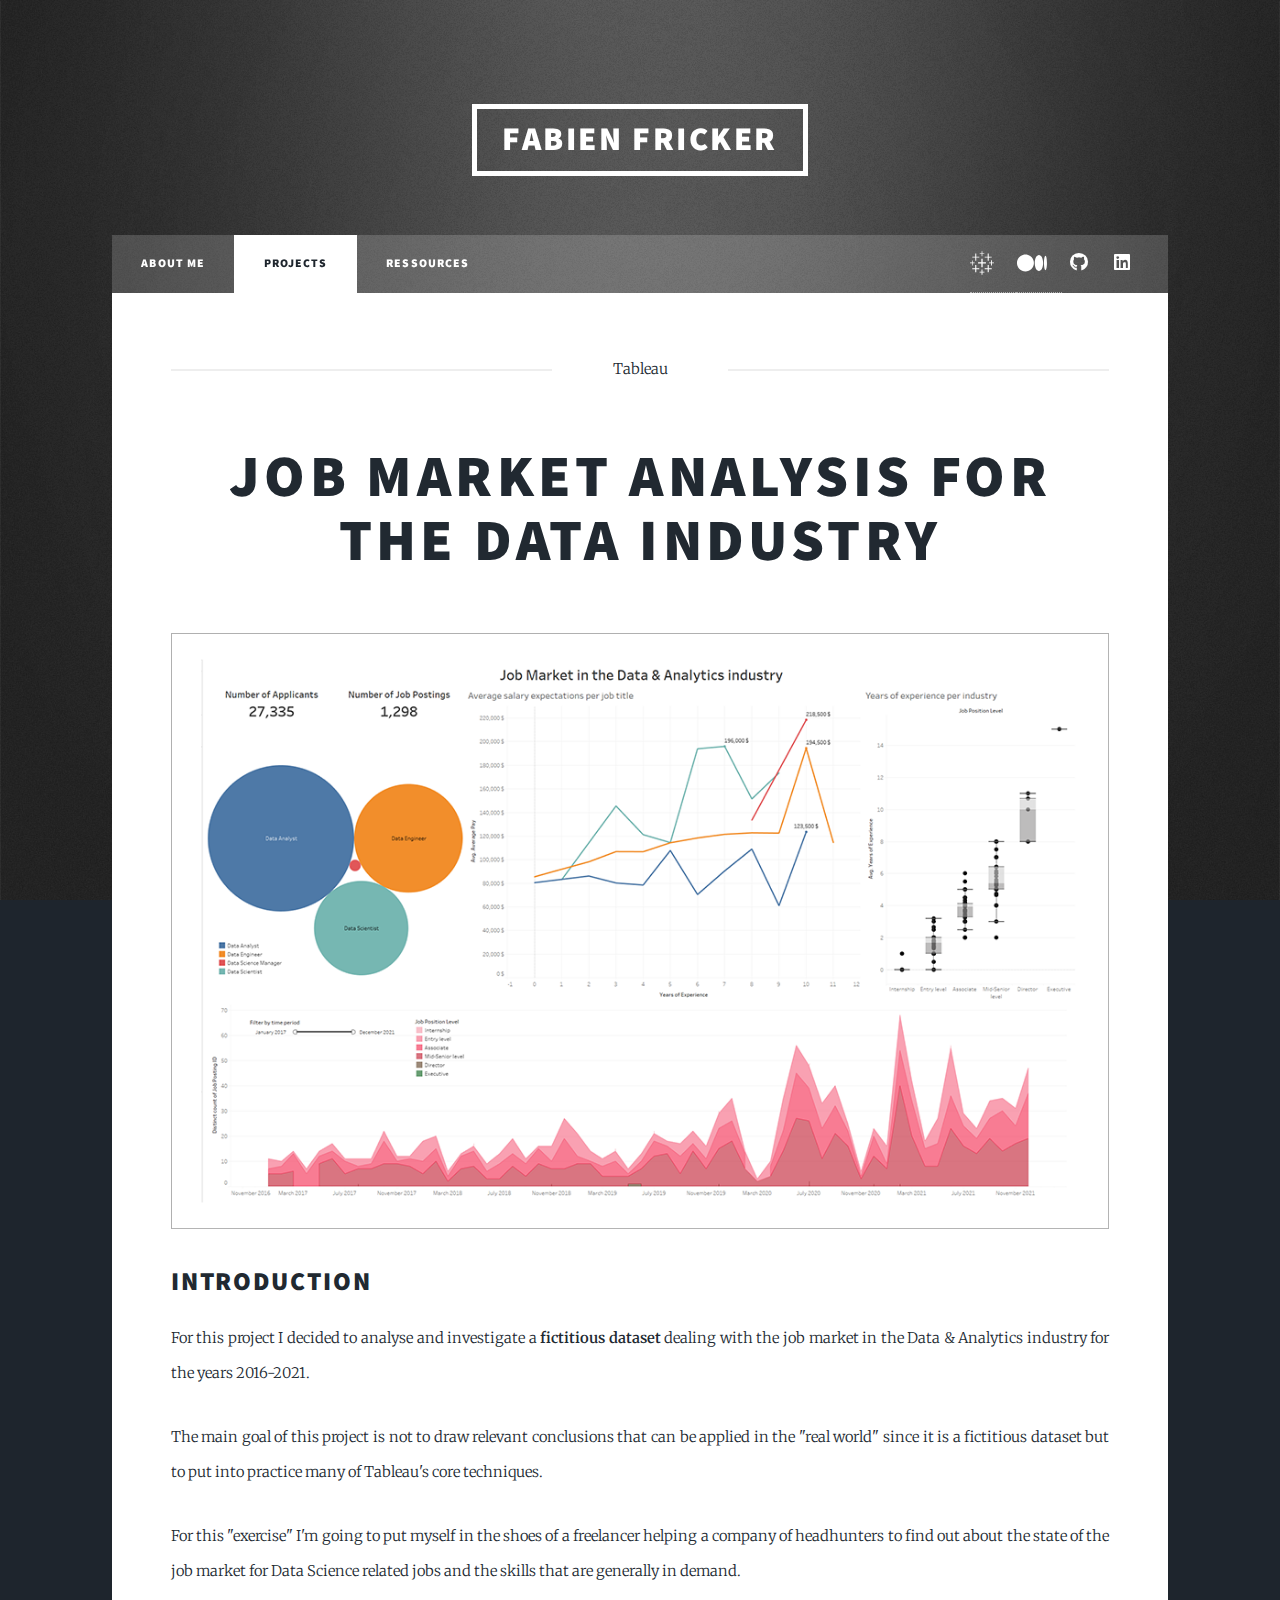
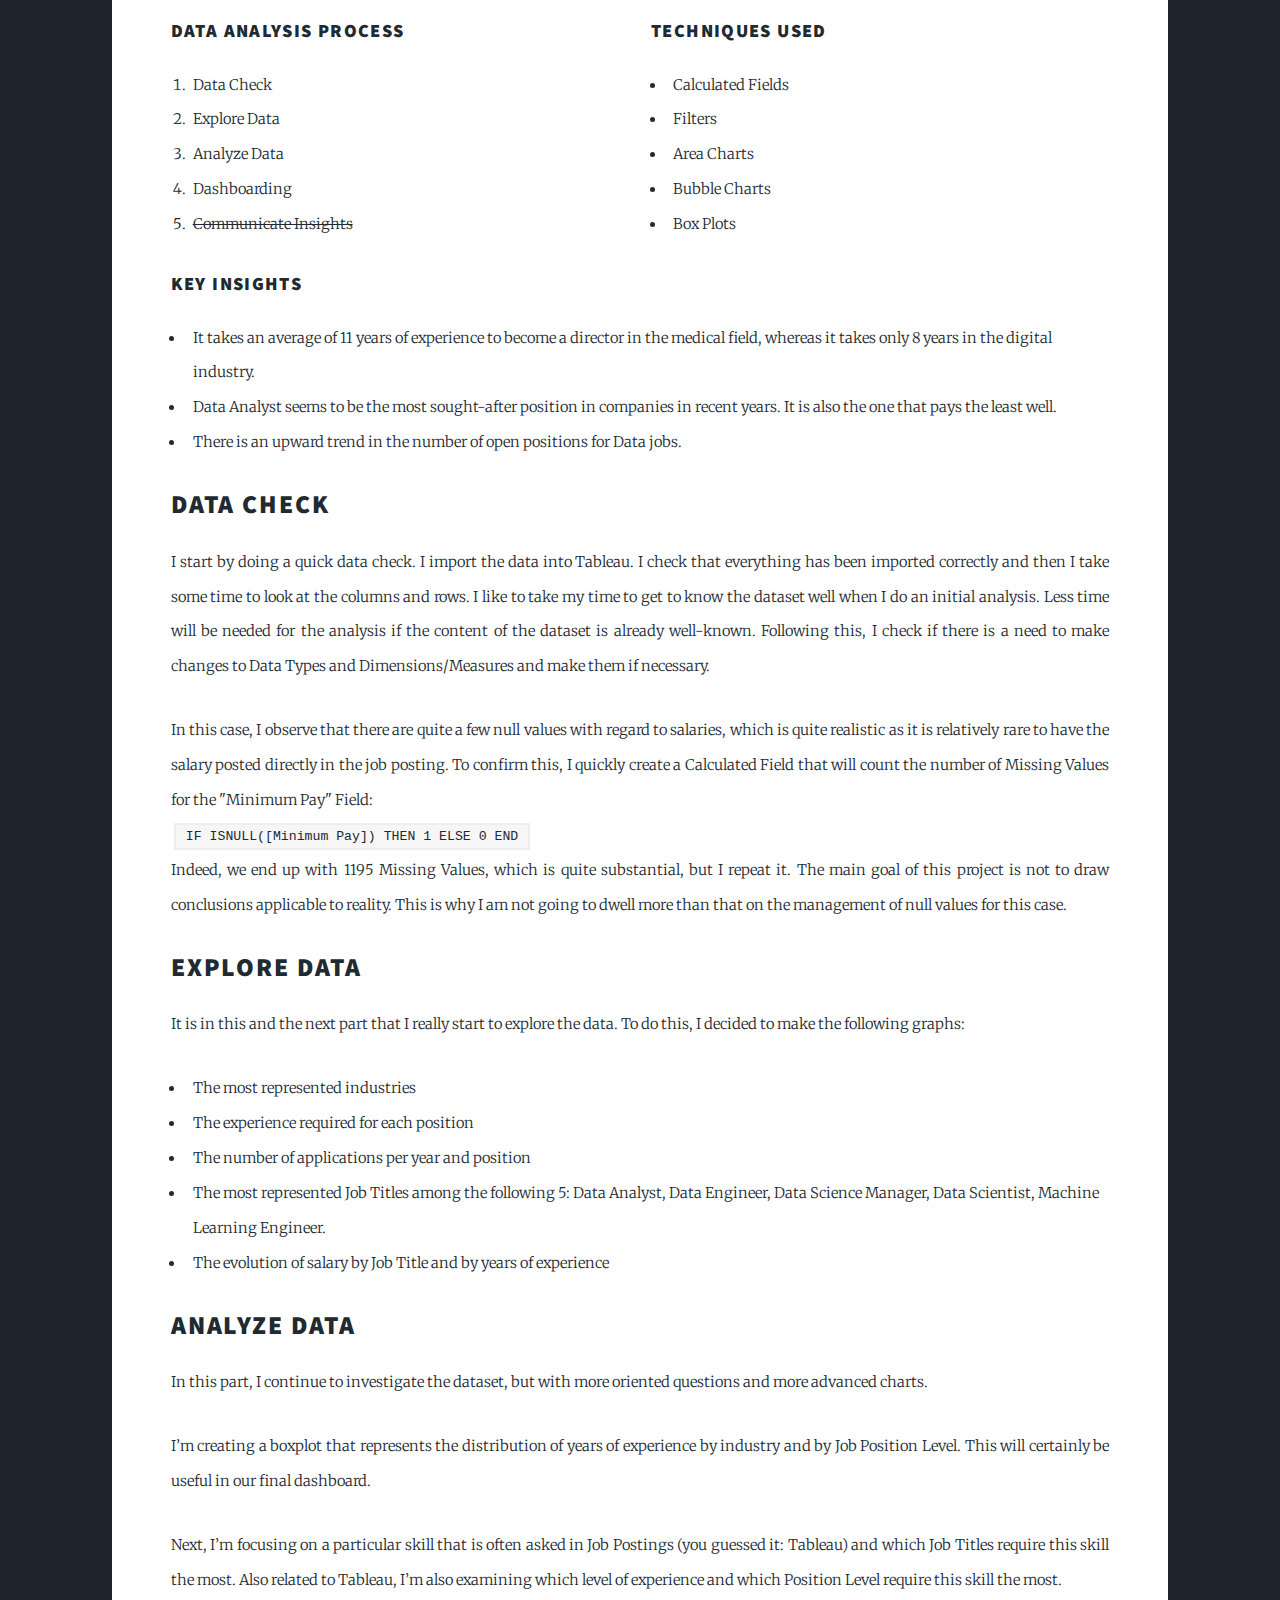
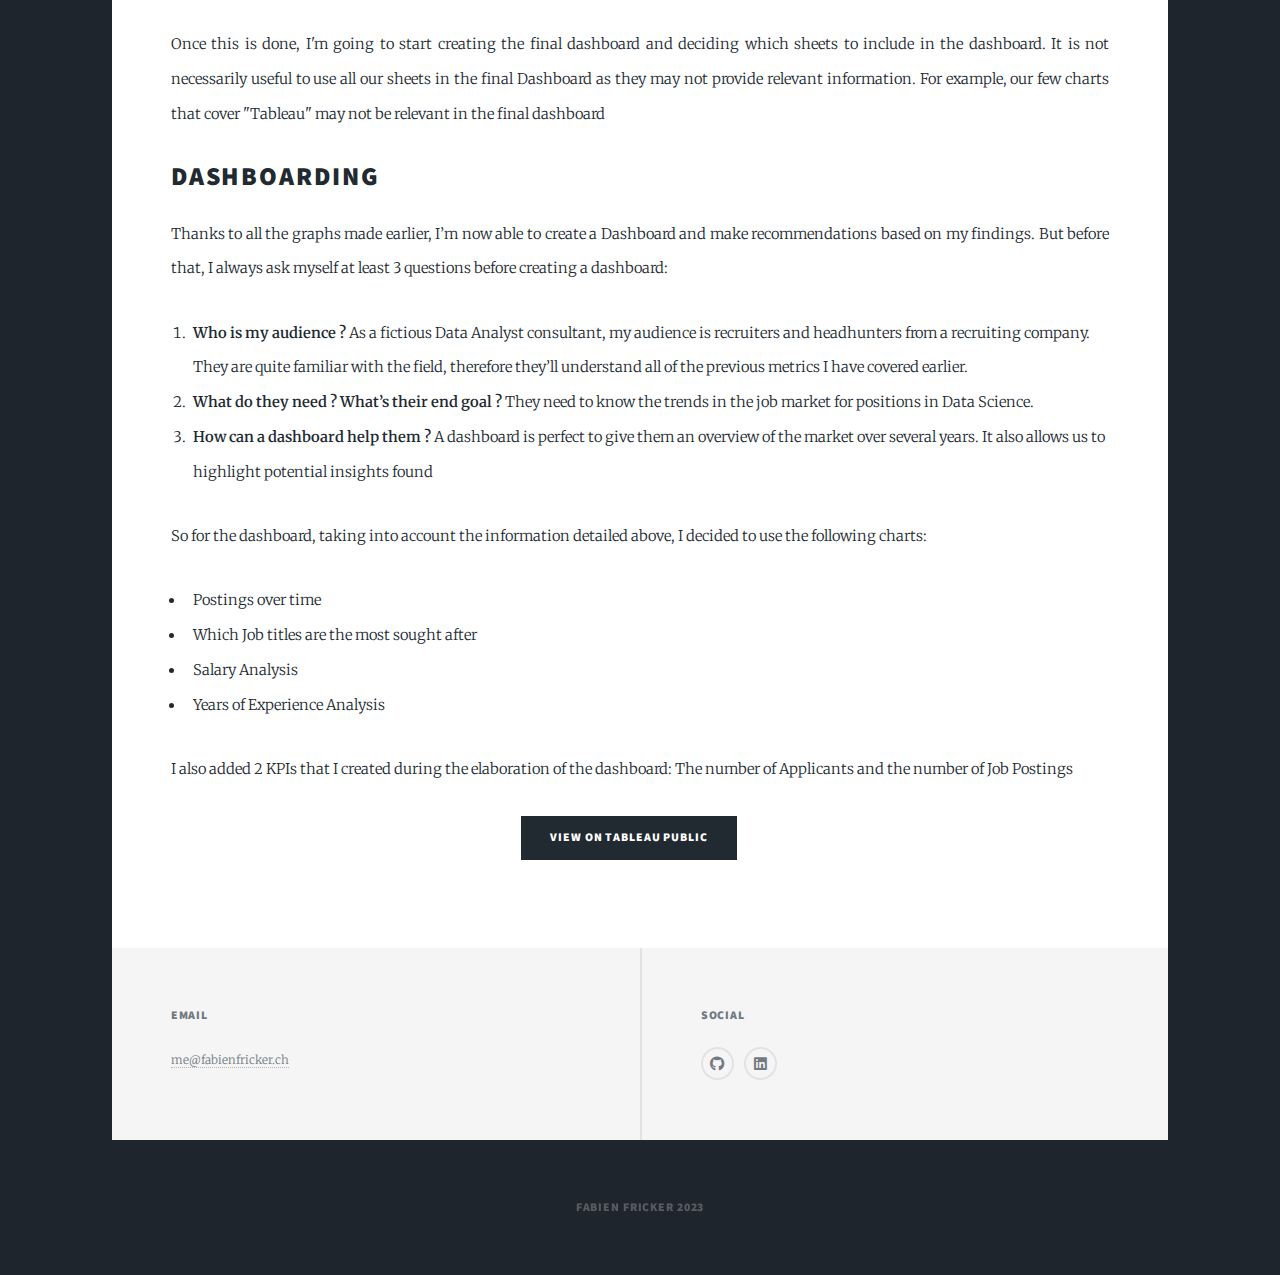
==== commit 2443b1c0: "modify padding in nav bar for icons and svg" ====
--- a/data_jobmarket_project.html
+++ b/data_jobmarket_project.html
@@ -29,8 +29,9 @@
 						<li class="active"><a href="projects.html">Projects</a></li>
 						<li><a href="ressources.html">Ressources</a></li>
 					</ul>
-					<a href="https://public.tableau.com/app/profile/fabienfricker"><span class="icon-wrapper"><svg fill="#ffffff" width="33" height="33"  viewBox="0 0 25 35" preserveAspectRatio="xMidYMin slice" ><path d="M11.654.174V2.377H9.682v.58h1.972V5.16h.696V2.957h1.97v-.58h-1.97V.174h-.348zm6.03 2.262l-.002 1.623v1.623h-2.957v.927h2.957v3.188H18.725l.011-1.582.02-1.576 1.465-.02 1.46-.01v-.927H18.728V2.436h-.522zm-12.407.06V5.686H2.291v.925H5.277V9.801h.985V6.61h3.013v-.925H6.262V2.496H5.77zm6.086 5.27v3.593H8.06v1.188h3.304v3.596h1.28v-3.596H15.953v-1.188H12.643V7.766h-.637zm9.721 1.55v2.221h-2.012v.811h2.012v2.261h.887v-2.261H24v-.811h-2.029V9.317h-.422zm-19.111.131V11.621H0v.621H1.973v2.194H2.64v-2.194h2v-.62H2.609V9.446h-.318zm15.709 4.516v3.254h-3.016v.927h3.016v3.217h1.072v-3.216H21.74v-.928H18.754v-3.254h-.533zm-12.463.008v3.246H2.262v.928h2.957v3.189H6.32v-3.189h2.955v-.928H6.32V13.97h-.55zm6.316 4.578l.002 1.103v1.1H9.566v.812h1.971v2.262h.928l.012-1.119.017-1.143H14.463v-.812h-2V18.549h-.465z" /></svg></span></a>
+					<a href="https://public.tableau.com/app/profile/fabienfricker"><span class="icon-wrapper"><svg fill="#ffffff" width="33" height="36"  viewBox="0 -4 33 36"><path d="M11.654.174V2.377H9.682v.58h1.972V5.16h.696V2.957h1.97v-.58h-1.97V.174h-.348zm6.03 2.262l-.002 1.623v1.623h-2.957v.927h2.957v3.188H18.725l.011-1.582.02-1.576 1.465-.02 1.46-.01v-.927H18.728V2.436h-.522zm-12.407.06V5.686H2.291v.925H5.277V9.801h.985V6.61h3.013v-.925H6.262V2.496H5.77zm6.086 5.27v3.593H8.06v1.188h3.304v3.596h1.28v-3.596H15.953v-1.188H12.643V7.766h-.637zm9.721 1.55v2.221h-2.012v.811h2.012v2.261h.887v-2.261H24v-.811h-2.029V9.317h-.422zm-19.111.131V11.621H0v.621H1.973v2.194H2.64v-2.194h2v-.62H2.609V9.446h-.318zm15.709 4.516v3.254h-3.016v.927h3.016v3.217h1.072v-3.216H21.74v-.928H18.754v-3.254h-.533zm-12.463.008v3.246H2.262v.928h2.957v3.189H6.32v-3.189h2.955v-.928H6.32V13.97h-.55zm6.316 4.578l.002 1.103v1.1H9.566v.812h1.971v2.262h.928l.012-1.119.017-1.143H14.463v-.812h-2V18.549h-.465z" /></svg></span></a>
 
+					<a href="https://medium.com/@fabienfricker"><span class="icon-wrapper"><svg fill="#ffffff" width="33" height="36"  viewBox="0 0 33 36"><path d="M30.955 16c0 3.951-0.661 7.166-1.483 7.166s-1.483-3.215-1.483-7.166 0.661-7.166 1.483-7.166 1.483 3.215 1.483 7.166zM27.167 16c0 4.412-1.882 8.001-4.212 8.001s-4.225-3.589-4.225-8.001 1.894-8.001 4.225-8.001 4.212 3.589 4.212 8.001zM17.919 16c-0.014 4.67-3.803 8.45-8.475 8.45-4.68 0-8.475-3.794-8.475-8.475s3.794-8.475 8.475-8.475c2.351 0 4.479 0.957 6.014 2.504l0.001 0.001c1.521 1.531 2.46 3.641 2.46 5.97 0 0.009 0 0.018-0 0.026v-0.001z"></svg></span></a>
 					<ul class="icons">
 						<li><a href="https://github.com/9999HP" class="icon brands fa-github"><span class="label">GitHub</span></a></li>
 						<li><a href="https://www.linkedin.com/in/fabien-fricker/" class="icon brands alt fa-linkedin"><span class="label">LinkedIn</span></a></li>
--- a/assets/css/main.css
+++ b/assets/css/main.css
@@ -3463,6 +3463,10 @@
 				#intro + #header {
 					margin-top: -14rem;
 				}
+			
+				#intro img {
+					display: none;
+				}
 
 		}
 
@@ -3488,6 +3492,9 @@
 					display: none;
 				}
 
+				#intro img {
+					display: none;
+				}
 		}
 
 /* Header */
@@ -3664,16 +3671,16 @@
 			text-decoration: none;
 		  }
 		
-		#nav .icon-wrapper {
+		  #nav .icon-wrapper {
 			display: inline-block;
-			padding: 0 0.5rem 0 0;
+			padding: 0 0.9rem 0 0;
 			vertical-align: middle;
 			text-decoration: none;
 		  }
 		  
 		#nav .icon-wrapper svg {
 			display: inline-block;
-			padding: 0 0.5rem 0 0;
+			padding: 0 0 0 0;
 			vertical-align: middle;
 			text-decoration: none;
 			pointer-events: bounding-box;
@@ -4708,4 +4715,4 @@
 			visibility: visible;
 		}
 
-	}+	}
